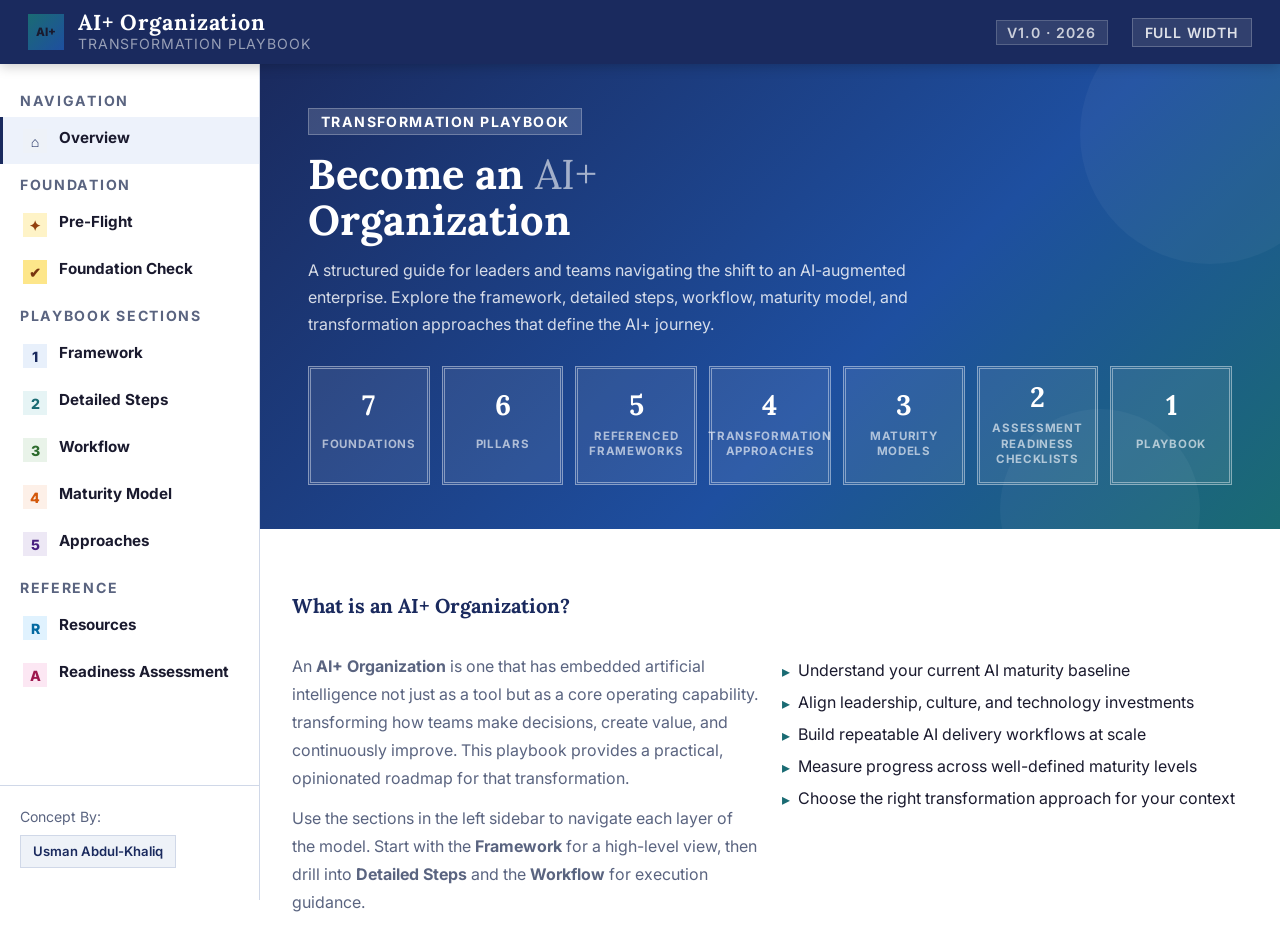
==== index.html @ 4c3d4aff "Initial Commit" ====
<!DOCTYPE html>
<html lang="en">
<head>
<meta charset="UTF-8">
<meta name="viewport" content="width=device-width, initial-scale=1.0">
<title>AI+ Organization – Overview</title>
<link rel="stylesheet" href="shared.css">
<link rel="stylesheet" href="main.css">
</head>
<body class="index-page">

<script src="layout-loader.js"></script>

<div id="aipo-content">

<!-- ── MAIN ───────────────────────────────────────────── -->
<main>

  <!-- HERO -->
  <div class="hero">
    <div class="hero-tag">Transformation Playbook</div>
    <h1>Become an <em>AI+</em><br>Organization</h1>
    <p>
      A structured guide for leaders and teams navigating the shift to an AI-augmented enterprise.
      Explore the framework, detailed steps, workflow, maturity model, and transformation approaches
      that define the AI+ journey.
    </p>
    <div class="hero-stats">
      <div class="stat"><div class="stat-n">7</div><div class="stat-l">Foundations</div></div>
      <div class="stat"><div class="stat-n">6</div><div class="stat-l">Pillars</div></div>
      <div class="stat"><div class="stat-n">5</div><div class="stat-l">Referenced<br>Frameworks</div></div>
      <div class="stat"><div class="stat-n">4</div><div class="stat-l">Transformation<br>Approaches</div></div>
      <div class="stat"><div class="stat-n">3</div><div class="stat-l">Maturity<br>Models</div></div>
      <div class="stat"><div class="stat-n">2</div><div class="stat-l">Assessment Readiness<br>Checklists</div></div>
      <div class="stat"><div class="stat-n">1</div><div class="stat-l">Playbook</div></div>
    </div>
  </div>

  <!-- INTRO BLOCK -->
  <div class="intro-block">
    <h2>What is an AI+ Organization?</h2>
    <div class="intro-col">
      <p>
        An <strong>AI+ Organization</strong> is one that has embedded artificial intelligence not just as a tool
        but as a core operating capability. transforming how teams make decisions, create value, and
        continuously improve. This playbook provides a practical, opinionated roadmap for that transformation.
      </p>
      <p style="margin-top:12px;">
        Use the sections in the left sidebar to navigate each layer of the model. Start with the
        <strong>Framework</strong> for a high-level view, then drill into <strong>Detailed Steps</strong> and
        the <strong>Workflow</strong> for execution guidance.
      </p>
    </div>
    <div class="intro-col">
      <ul>
        <li>Understand your current AI maturity baseline</li>
        <li>Align leadership, culture, and technology investments</li>
        <li>Build repeatable AI delivery workflows at scale</li>
        <li>Measure progress across well-defined maturity levels</li>
        <li>Choose the right transformation approach for your context</li>
      </ul>
    </div>
  </div>

  <!-- SECTION CARDS 
  <div class="section-label">Explore the Playbook</div>
  <div class="cards">

    <a class="card card-pf" href="prerequisites.html">
      <div class="card-top">
        <div class="card-icon">✦</div>
        <div>
          <div class="card-num">Pre-Flight</div>
          <h3>Foundation Prerequisites</h3>
        </div>
      </div>
      <p>The 7 foundation domains your organization must establish before AI can have a transformational effect. Start here.</p>
      <div class="card-arrow">Read prerequisites →</div>
    </a>

    <a class="card card-1" href="framework.html">
      <div class="card-top">
        <div class="card-icon">🧱</div>
        <div>
          <div class="card-num">Section 1</div>
          <h3>AI+ Organization Framework</h3>
        </div>
      </div>
      <p>The foundational model defining the pillars, principles, and structural elements of an AI-native organization.</p>
      <div class="card-arrow">Open section →</div>
    </a>

    <a class="card card-2" href="details.html">
      <div class="card-top">
        <div class="card-icon">📋</div>
        <div>
          <div class="card-num">Section 2</div>
          <h3>Detailed Steps</h3>
        </div>
      </div>
      <p>A granular, actionable breakdown of each step in the AI+ transformation journey, with owners and outcomes.</p>
      <div class="card-arrow">Open section →</div>
    </a>

    <a class="card card-3" href="workflow.html">
      <div class="card-top">
        <div class="card-icon">🔄</div>
        <div>
          <div class="card-num">Section 3</div>
          <h3>Transformation Workflow</h3>
        </div>
      </div>
      <p>End-to-end workflow diagrams illustrating how the transformation moves from strategy through execution to scale.</p>
      <div class="card-arrow">Open section →</div>
    </a>

    <a class="card card-4" href="maturity.html">
      <div class="card-top">
        <div class="card-icon">📊</div>
        <div>
          <div class="card-num">Section 4</div>
          <h3>Maturity Model</h3>
        </div>
      </div>
      <p>Assess your organization across five progressive maturity levels and identify targeted improvement opportunities.</p>
      <div class="card-arrow">Open section →</div>
    </a>

    <a class="card card-5" href="approaches.html">
      <div class="card-top">
        <div class="card-icon">🗺️</div>
        <div>
          <div class="card-num">Section 5</div>
          <h3>Transformation Approaches</h3>
        </div>
      </div>
      <p>Compare top-down, bottom-up, and hybrid transformation strategies to choose the right path for your organization.</p>
      <div class="card-arrow">Open section →</div>
    </a>

  </div>
  -->
</main>

</div>
<script src="spa-nav.js"></script>

</body>
</html>
---- shared.css ----
/* ═══════════════════════════════════════════════════
   AIPO – Shared Styles
   Loaded by every page.
   Contains: fonts · reset · CSS variables · nav shell
   ═══════════════════════════════════════════════════ */
@import url('https://fonts.googleapis.com/css2?family=Inter:wght@300;400;500;600;700;800&family=Lora:ital,wght@0,600;0,700;1,600&display=swap');
*, *::before, *::after { box-sizing: border-box; margin: 0; padding: 0; }
/* ── GLOBAL VARIABLES ──────────────────────────────── */
:root {
  /* Layout */
  --header-h:  64px;
  --sidebar-w: 260px;
  /* Core palette */
  --navy:      #1a2a5e;
  --navy-dark: #121e45;
  --blue-mid:  #1e4fa0;
  --blue:      #1e4fa0;
  --teal:      #1a6b73;
  --green:     #2d6b2d;
  --orange:    #d4580a;
  --purple:    #4a2080;
  --gold:      #0a6648;
  --light-bg:  #f7f9fc;
  --bg:        #eef2f8;
  --border:    #d0d8e8;
  --text:      #1a1a2e;
  --muted:     #5a6480;
  --row-alt:   #f5f8fd;
  /* Domain palette (prerequisites / foundation pages) */
  --d1: #854d0e;  --d1b: #fef3c7;
  --d2: #1e4fa0;  --d2b: #dbeafe;
  --d3: #991b1b;  --d3b: #fee2e2;
  --d4: #1a3060;  --d4b: #e0e7ff;
  --d5: #0f766e;  --d5b: #ccfbf1;
  --d6: #6d28d9;  --d6b: #ede9fe;
  --d7: #065f46;  --d7b: #d1fae5;
}/* ── SHARED NAV SHELL ─────────────────────────────── */
  header.site-header {
    position: fixed; top: 0; left: 0; right: 0;
    height: var(--header-h); background: var(--navy);
    display: flex; align-items: center; gap: 14px;
    padding: 0 28px; z-index: 100;
    box-shadow: 0 2px 12px rgba(0,0,0,.22);
  }
  .sh-icon {
    width: 36px; height: 36px; flex-shrink: 0;
    background: linear-gradient(135deg, var(--teal), #1e4fa0);
    border-radius: 8px; display: flex; align-items: center; justify-content: center;
    font-size: 18px;
  }
  .sh-title {
    font-family: 'Lora', serif;
    font-size: 1.35rem; font-weight: 800; letter-spacing: .04em; color: #fff; line-height: 1;
  }
  .sh-sub {
    font-size: 0.88rem; color: rgba(255,255,255,.55);
    letter-spacing: .06em; text-transform: uppercase; margin-top: 2px;
  }
  .sh-badge {
    margin-left: auto; background: rgba(255,255,255,.1);
    border: 1px solid rgba(255,255,255,.18); color: rgba(255,255,255,.75);
    font-size: 0.88rem; font-weight: 600; letter-spacing: .08em;
    text-transform: uppercase; padding: 3px 10px; border-radius: 20px;
  }
  aside.site-sidebar {
    position: fixed; top: var(--header-h); left: 0; bottom: 0;
    width: var(--sidebar-w); background: #fff;
    border-right: 1px solid var(--border); overflow-y: auto;
    padding: 24px 0 32px; display: flex; flex-direction: column; z-index: 99;
  }
  .sn-label {
    font-size: 0.88rem; font-weight: 700; letter-spacing: .12em;
    text-transform: uppercase; color: #5a6480; padding: 0 20px 8px; margin-top: 4px;
  }
  .sn-item {
    display: flex; align-items: flex-start; gap: 12px; padding: 11px 20px;
    text-decoration: none; color: #1a1a2e; border-left: 3px solid transparent;
    transition: background .15s, border-color .15s;
  }
  .sn-item:hover  { background: #eef2f8; border-left-color: #1e4fa0; }
  .sn-item.active { background: #edf2fb; border-left-color: #1a2a5e; }
  .sn-num {
    width: 24px; height: 24px; border-radius: 6px; display: flex;
    align-items: center; justify-content: center;
    font-size: 0.88rem; font-weight: 800; flex-shrink: 0; margin-top: 1px;
  }
  .sn-text { flex: 1; }
  .sn-text strong { display: block; font-size: 0.88rem; font-weight: 700; line-height: 1.3; }
  .sn-text span   { font-size: 0.88rem; color: #5a6480; line-height: 1.4; }
  .sn-p0 { background: #fef3c7; color: #92400e; }
  .sn-p1 { background: #fde68a; color: #78350f; }
  .sn-c1 { background: #e8f0fb; color: #1a2a5e; }
  .sn-c2 { background: #e6f4f5; color: #1a6b73; }
  .sn-c3 { background: #e9f3e9; color: #2d6b2d; }
  .sn-c4 { background: #fdf0e8; color: #d4580a; }
  .sn-c5 { background: #ede8f5; color: #4a2080; }
  .sn-c6 { background: #e4f7f0; color: #0a6648; }
  .sn-footer {
    margin-top: auto; padding: 20px 20px 0;
    border-top: 1px solid var(--border); font-size: 0.88rem; color: #5a6480; line-height: 1.6;
  }
  .sn-footer a {
    display: inline-block;
    margin-top: 6px;
    padding: 5px 12px;
    font-size: 0.82rem;
    font-weight: 600;
    color: var(--navy);
    text-decoration: none;
    background: #eef2f8;
    border: 1px solid var(--border);
    border-radius: 6px;
    transition: background 0.15s, border-color 0.15s, color 0.15s;
  }
  .sn-footer a:hover {
    background: #e8edf5;
    border-color: var(--blue-mid);
    color: var(--blue-mid);
  }
  .view-toggle-btn {
    display: flex; align-items: center; gap: 6px;
    background: rgba(255,255,255,.1); border: 1px solid rgba(255,255,255,.22);
    color: rgba(255,255,255,.85); font-size: 0.88rem; font-weight: 600;
    letter-spacing: .06em; text-transform: uppercase;
    padding: 5px 12px; border-radius: 20px;
    cursor: pointer; transition: background .15s; white-space: nowrap; margin-left: 10px;
  }
  .view-toggle-btn:hover { background: rgba(255,255,255,.18); border-color: rgba(255,255,255,.4); }

  /* ── VIEW SWITCHER ───────────────────────────────────── */
  .view-switcher {
    display: flex; gap: 4px;
  }
  .view-opt {
    background: none;
    border: 1px solid rgba(255,255,255,.22);
    color: rgba(255,255,255,.75);
    font-size: 0.88rem;
    font-weight: 600;
    padding: 4px 10px;
    border-radius: 4px;
    cursor: pointer;
    transition: all 0.2s;
    text-transform: uppercase;
    letter-spacing: 0.06em;
  }
  .view-opt:hover {
    border-color: rgba(255,255,255,.45);
    color: rgba(255,255,255,.95);
  }
  .view-opt.active {
    background: rgba(255,255,255,.15);
    border-color: rgba(255,255,255,.35);
    color: white;
  }

/* ── LAYOUT VIEWS ──────────────────────────────────── */
body.view-clean { 
  background: white !important; 
  padding-left: var(--sidebar-w) !important;
  padding-right: 0 !important;
  padding-top: var(--header-h) !important;
  padding-bottom: 0 !important;
}
body.view-clean .page { max-width: none !important; margin: 0 !important; }
body.view-clean:not(.prereq-page) *:not(.site-header):not(.site-sidebar):not(header):not(aside) { 
  border-radius: 0 !important; 
}

/* Internal padding for List view elements while keeping containers flush */
/* Excluding checklist.html via :not(.checklist-page) - depends on adding class to body */
body.view-clean:not(.checklist-page):not(.prereq-page) .banner,
body.view-clean:not(.checklist-page):not(.prereq-page) .sec-divider,
body.view-clean:not(.checklist-page):not(.prereq-page) .domain,
body.view-clean:not(.checklist-page):not(.prereq-page) .matrix-wrap,
body.view-clean:not(.checklist-page):not(.prereq-page) .cl-wrap,
body.view-clean:not(.checklist-page):not(.prereq-page) .readiness-bar,
body.view-clean:not(.checklist-page):not(.prereq-page) .why-strip {
  padding-left: 32px !important;
  padding-right: 32px !important;
}

/* Fix for nested horizontal containers like checklist items or matrix headers */
body.view-clean:not(.checklist-page):not(.prereq-page) .matrix-header,
body.view-clean:not(.checklist-page):not(.prereq-page) .dep-legend,
body.view-clean:not(.checklist-page):not(.prereq-page) .cl-section-header,
body.view-clean:not(.checklist-page):not(.prereq-page) .cl-items {
  padding-left: 20px !important;
}

/* ── PRINT BASE ─────────────────────────────────────── */
@media print {
  body { padding: 0; background: white; }
  .site-header, .site-sidebar, .view-toggle-btn, .view-switcher { display: none !important; }
  .page { max-width: none !important; }
}
/* ── FRAMEWORK ALIGNMENT COMPONENTS ───────────────── */
.fw-badges { display: flex; flex-wrap: wrap; gap: 5px; padding: 6px 16px 4px; }
.fw-badge {
  font-size: 0.88rem; font-weight: 700; letter-spacing: .07em; text-transform: uppercase;
  padding: 2px 8px; border-radius: 20px; border: 1.5px solid currentColor;
  white-space: nowrap; display: inline-block;
}
.fw-itil  { color: #1e4fa0; background: #edf2fb; }
.fw-pmbok { color: #1a6b73; background: #e6f3f4; }
.fw-nist  { color: #6d28d9; background: #f0eaf8; }
.fw-cobit { color: #b45309; background: #fef3c7; }
.fw-cmmi  { color: #2d6b2d; background: #e8f4e8; }

.fw-panel { margin: 0 16px 12px; border: 1px solid var(--border); border-radius: 4px; overflow: hidden; }
.fw-panel summary {
  padding: 7px 12px; font-size: 0.88rem; font-weight: 700;
  text-transform: uppercase; letter-spacing: .07em;
  cursor: pointer; background: var(--row-alt); color: var(--navy);
  list-style: none; display: flex; align-items: center; justify-content: space-between;
}
.fw-panel summary::-webkit-details-marker { display: none; }
.fw-panel summary::after { content: "▸"; transition: transform .2s; }
.fw-panel[open] summary::after { transform: rotate(90deg); }
.fw-panel .fw-panel-body {
  padding: 10px 14px; font-size: 0.88rem; color: #333; line-height: 1.55;
  border-top: 1px solid var(--border);
}
.fw-panel .fw-panel-body strong { color: var(--navy); }
.fw-panel .fw-panel-body p { margin-bottom: 6px; }
.fw-panel .fw-panel-body ul { list-style: none; padding: 0; margin-bottom: 6px; }
.fw-panel .fw-panel-body ul li { padding: 2px 0 2px 12px; position: relative; }
.fw-panel .fw-panel-body ul li::before { content: "›"; position: absolute; left: 0; color: #888; }

.fw-cycle { display: flex; margin: 8px 0; border: 1.5px solid var(--border); border-radius: 4px; overflow: hidden; }
.fw-cycle-step {
  flex: 1; padding: 6px 4px; text-align: center;
  font-size: 0.88rem; font-weight: 700; text-transform: uppercase; letter-spacing: .04em;
  border-right: 1px solid var(--border); background: var(--row-alt); color: var(--navy);
}
.fw-cycle-step:last-child { border-right: none; }
---- main.css ----
html {
  height: 100%;
}
body {
  height: 100%;
  font-family: "Inter", sans-serif;
  background: var(--bg);
  color: var(--text);
  /* Offset content from fixed header and sidebar */
  padding-top: var(--header-h);
  padding-left: var(--sidebar-w);
}

/* Temporarily hidden sections — drop class .aipo-section-hidden from markup to show again */
.aipo-section-hidden {
  display: none !important;
}

/* ── HEADER ─────────────────────────────────────────── */
header, .site-header {
  position: fixed;
  top: 0;
  left: 0;
  right: 0;
  height: var(--header-h);
  background: var(--navy);
  display: flex;
  align-items: center;
  gap: 14px;
  padding: 0 28px;
  z-index: 100;
  box-shadow: 0 2px 12px rgba(0, 0, 0, 0.22);
}

.header-icon, .sh-icon {
  width: 36px;
  height: 36px;
  background: linear-gradient(135deg, var(--teal), var(--blue-mid));
  border-radius: 8px;
  display: flex;
  align-items: center;
  justify-content: center;
  font-size: 18px;
  flex-shrink: 0;
}

.header-title, .sh-title {
  font-family: "Lora", serif;
  font-size: 1.35rem;
  font-weight: 800;
  letter-spacing: 0.04em;
  color: #fff;
  line-height: 1;
}

.header-subtitle, .sh-sub {
  font-size: 0.88rem;
  font-weight: 400;
  color: rgba(255, 255, 255, 0.55);
  letter-spacing: 0.06em;
  text-transform: uppercase;
  margin-top: 2px;
}

.header-badge, .sh-badge {
  margin-left: auto;
  background: rgba(255, 255, 255, 0.1);
  border: 1px solid rgba(255, 255, 255, 0.18);
  color: rgba(255, 255, 255, 0.75);
  font-size: 0.88rem;
  font-weight: 600;
  letter-spacing: 0.08em;
  text-transform: uppercase;
  padding: 3px 10px;
  border-radius: 20px;
}

/* ── SIDEBAR ─────────────────────────────────────────── */
aside, .site-sidebar {
  position: fixed;
  top: var(--header-h);
  left: 0;
  bottom: 0;
  width: var(--sidebar-w);
  background: #fff;
  border-right: 1px solid var(--border);
  overflow-y: auto;
  padding: 24px 0 32px;
  display: flex;
  flex-direction: column;
  z-index: 99;
}

.sidebar-section-label, .sn-label {
  font-size: 0.88rem;
  font-weight: 700;
  letter-spacing: 0.12em;
  text-transform: uppercase;
  color: var(--muted);
  padding: 0 20px 8px;
  margin-top: 4px;
}

.nav-item, .sn-item {
  display: flex;
  align-items: flex-start;
  gap: 12px;
  padding: 11px 20px;
  text-decoration: none;
  color: var(--text);
  border-left: 3px solid transparent;
  transition:
    background 0.15s,
    border-color 0.15s;
  cursor: pointer;
}

.nav-item:hover, .sn-item:hover {
  background: var(--bg);
  border-left-color: var(--blue-mid);
}

.nav-item.active, .sn-item.active {
  background: #edf2fb;
  border-left-color: var(--navy);
}

.nav-num, .sn-num {
  width: 24px;
  height: 24px;
  border-radius: 6px;
  display: flex;
  align-items: center;
  justify-content: center;
  font-size: 0.88rem;
  font-weight: 800;
  flex-shrink: 0;
  margin-top: 1px;
}

.nav-text, .sn-text {
  flex: 1;
}
.nav-text strong, .sn-text strong {
  display: block;
  font-size: 0.95rem;
  font-weight: 700;
  line-height: 1.3;
}
.nav-text span, .sn-text span {
  font-size: 0.88rem;
  color: var(--muted);
  line-height: 1.4;
}

aside .nav-text > span,
aside .sn-text > span {
  display: none;
}

/* per-item accent colours */
.c1 {
  background: #e8f0fb;
  color: var(--navy);
}
.c2 {
  background: #e6f4f5;
  color: var(--teal);
}
.c3 {
  background: #e9f3e9;
  color: var(--green);
}
.c4 {
  background: #fdf0e8;
  color: var(--orange);
}
.c5 {
  background: #ede8f5;
  color: var(--purple);
}

.sidebar-footer {
  margin-top: auto;
  padding: 20px 20px 0;
  border-top: 1px solid var(--border);
  font-size: 0.7rem;
  color: var(--muted);
  line-height: 1.6;
}

/* ── MAIN ─────────────────────────────────────────────── */
main, .page {
  margin: 0 auto;
  min-height: calc(100vh - var(--header-h));
}

/* ── HERO ─────────────────────────────────────────────── */
.hero {
  background: linear-gradient(
    135deg,
    var(--navy) 0%,
    var(--blue-mid) 60%,
    var(--teal) 100%
  );
  border-radius: 12px;
  padding: 44px 48px;
  color: #fff;
  position: relative;
  overflow: hidden;
  margin-bottom: 36px;
}

.hero::before {
  content: "";
  position: absolute;
  top: -60px;
  right: -60px;
  width: 260px;
  height: 260px;
  border-radius: 50%;
  background: rgba(255, 255, 255, 0.04);
}
.hero::after {
  content: "";
  position: absolute;
  bottom: -80px;
  right: 80px;
  width: 200px;
  height: 200px;
  border-radius: 50%;
  background: rgba(255, 255, 255, 0.04);
}

.hero-tag {
  display: inline-block;
  background: rgba(255, 255, 255, 0.15);
  border: 1px solid rgba(255, 255, 255, 0.25);
  font-size: 0.88rem;
  font-weight: 700;
  letter-spacing: 0.1em;
  text-transform: uppercase;
  padding: 4px 12px;
  border-radius: 20px;
  margin-bottom: 16px;
}

.hero h1 {
  font-family: "Lora", serif;
  font-size: 2.6rem;
  font-weight: 800;
  line-height: 1.1;
  margin-bottom: 14px;
}

.hero h1 em {
  font-style: normal;
  color: rgba(255, 255, 255, 0.6);
  font-weight: 300;
}

.hero p {
  font-size: 0.97rem;
  line-height: 1.7;
  color: rgba(255, 255, 255, 0.82);
  max-width: 640px;
  margin-bottom: 28px;
}

.hero-stats {
  display: grid;
  grid-template-columns: repeat(7, minmax(0, 1fr));
  gap: 12px;
  width: 100%;
  max-width: 1120px;
  align-items: stretch;
}

.hero .stat {
  box-sizing: border-box;
  min-height: 118px;
  height: 100%;
  display: flex;
  flex-direction: column;
  align-items: center;
  justify-content: center;
  padding: 14px 10px;
  text-align: center;
  background: rgba(255, 255, 255, 0.08);
  border: 3px double rgba(255, 255, 255, 0.42);
  border-radius: 8px;
}

.hero .stat-n {
  font-family: "Lora", serif;
  font-size: 1.75rem;
  font-weight: 800;
  line-height: 1;
  flex-shrink: 0;
}

.hero .stat-l {
  font-size: 0.72rem;
  font-weight: 700;
  color: rgba(255, 255, 255, 0.62);
  text-transform: uppercase;
  letter-spacing: 0.06em;
  margin-top: 10px;
  line-height: 1.35;
  max-width: 100%;
  min-height: 2.7em;
  display: flex;
  flex-direction: column;
  align-items: center;
  justify-content: center;
  text-wrap: balance;
}

@media (max-width: 1040px) {
  .hero-stats {
    grid-template-columns: repeat(4, minmax(0, 1fr));
  }
}

@media (max-width: 620px) {
  .hero-stats {
    grid-template-columns: repeat(2, minmax(0, 1fr));
  }
}

/* ── CARDS GRID ─────────────────────────────────────── */
.section-label {
  font-size: 0.88rem;
  font-weight: 700;
  letter-spacing: 0.12em;
  text-transform: uppercase;
  color: var(--muted);
  margin-bottom: 16px;
}

.cards {
  display: grid;
  grid-template-columns: repeat(auto-fill, minmax(290px, 1fr));
  gap: 18px;
  margin-bottom: 40px;
}

.card {
  background: #fff;
  border: 1px solid var(--border);
  border-radius: 10px;
  padding: 24px;
  text-decoration: none;
  color: var(--text);
  display: flex;
  flex-direction: column;
  gap: 10px;
  transition:
    transform 0.15s,
    box-shadow 0.15s,
    border-color 0.15s;
  position: relative;
  overflow: hidden;
}

.card::before {
  content: "";
  position: absolute;
  top: 0;
  left: 0;
  right: 0;
  height: 3px;
}

.card:hover {
  box-shadow: 0 8px 28px rgba(26, 42, 94, 0.12);
  border-color: transparent;
}

.card-top {
  display: flex;
  align-items: center;
  gap: 12px;
}

.card-icon {
  width: 40px;
  height: 40px;
  border-radius: 9px;
  display: flex;
  align-items: center;
  justify-content: center;
  font-size: 18px;
  flex-shrink: 0;
}

.card-num {
  font-size: 0.88rem;
  font-weight: 700;
  letter-spacing: 0.1em;
  text-transform: uppercase;
}

.card h3 {
  font-size: 0.95rem;
  font-weight: 700;
  line-height: 1.3;
}

.card p {
  font-size: 0.88rem;
  color: var(--muted);
  line-height: 1.6;
  flex: 1;
}

.card-arrow {
  align-self: flex-end;
  font-size: 0.8rem;
  font-weight: 700;
  display: flex;
  align-items: center;
  gap: 4px;
  margin-top: 4px;
}

/* accent per card */
.card-1::before {
  background: var(--navy);
}
.card-1 .card-icon {
  background: #e8f0fb;
}
.card-1 .card-num {
  color: var(--navy);
}
.card-1 .card-arrow {
  color: var(--navy);
}

.card-2::before {
  background: var(--teal);
}
.card-2 .card-icon {
  background: #e6f4f5;
}
.card-2 .card-num {
  color: var(--teal);
}
.card-2 .card-arrow {
  color: var(--teal);
}

.card-3::before {
  background: var(--green);
}
.card-3 .card-icon {
  background: #e9f3e9;
}
.card-3 .card-num {
  color: var(--green);
}
.card-3 .card-arrow {
  color: var(--green);
}

.card-4::before {
  background: var(--orange);
}
.card-4 .card-icon {
  background: #fdf0e8;
}
.card-4 .card-num {
  color: var(--orange);
}
.card-4 .card-arrow {
  color: var(--orange);
}

.card-5::before {
  background: var(--purple);
}
.card-5 .card-icon {
  background: #ede8f5;
}
.card-5 .card-num {
  color: var(--purple);
}
.card-5 .card-arrow {
  color: var(--purple);
}

.card-6::before {
  background: #0a6648;
}
.card-6 .card-icon {
  background: #e4f7f0;
}
.card-6 .card-num {
  color: #0a6648;
}
.card-6 .card-arrow {
  color: #0a6648;
}

.card-res::before {
  background: #1e4fa0;
}
.card-res .card-icon {
  background: #e8f0fb;
}
.card-res .card-num {
  color: #1e4fa0;
}
.card-res .card-arrow {
  color: #1e4fa0;
}

.card-pf::before {
  background: #92400e;
}
.card-pf .card-icon {
  background: #fef3c7;
}
.card-pf .card-num {
  color: #92400e;
}
.card-pf .card-arrow {
  color: #92400e;
}

/* ── INTRO BLOCK ─────────────────────────────────────── */
.intro-block {
  background: #fff;
  border: none;
  border-radius: 10px;
  padding: 28px 32px;
  margin-bottom: 36px;
  display: grid;
  grid-template-columns: 1fr 1fr;
  gap: 24px;
}

.intro-block h2 {
  font-family: "Lora", serif;
  font-size: 1.25rem;
  font-weight: 800;
  color: var(--navy);
  margin-bottom: 10px;
  grid-column: 1 / -1;
}

.intro-col p {
  font-size: 0.88rem;
  color: var(--muted);
  line-height: 1.75;
}

body.index-page main p {
  font-size: 1rem;
}

body.index-page main .intro-col ul li {
  font-size: 1rem;
}

.intro-col ul {
  list-style: none;
  display: flex;
  flex-direction: column;
  gap: 7px;
  margin-top: 6px;
}

.intro-col ul li {
  font-size: 0.88rem;
  color: var(--text);
  display: flex;
  align-items: flex-start;
  gap: 8px;
  line-height: 1.5;
}

.intro-col ul li::before {
  content: "▸";
  color: var(--teal);
  flex-shrink: 0;
  margin-top: 1px;
}

/* ── VIEW TOGGLE ──────────────────────────────────────── */
.view-toggle-btn {
  display: flex;
  align-items: center;
  gap: 6px;
  background: rgba(255, 255, 255, 0.1);
  border: 1px solid rgba(255, 255, 255, 0.22);
  color: rgba(255, 255, 255, 0.85);
  font-family: "Inter", sans-serif;
  font-size: 0.88rem;
  font-weight: 600;
  letter-spacing: 0.06em;
  text-transform: uppercase;
  padding: 5px 12px;
  border-radius: 20px;
  cursor: pointer;
  transition:
    background 0.15s,
    border-color 0.15s;
  white-space: nowrap;
  margin-left: 10px;
}
.view-toggle-btn:hover {
  background: rgba(255, 255, 255, 0.18);
  border-color: rgba(255, 255, 255, 0.4);
}
.view-toggle-btn svg {
  flex-shrink: 0;
}

/* boxed (default): shell padding matches index — one inset for #aipo-content */
body.view-boxed #aipo-content {
  max-width: 1400px;
  margin: 0 auto;
  padding: 40px 44px 60px;
  box-sizing: border-box;
}
body.view-boxed #aipo-content > main,
body.view-boxed #aipo-content > .page {
  max-width: none;
  margin-left: 0;
  margin-right: 0;
  padding: 0;
}

/* full width: same shell inset as boxed, content stretches horizontally */
body.view-full #aipo-content {
  max-width: none;
  margin: 0 auto;
  padding: 40px 44px 60px;
  box-sizing: border-box;
}
body.view-full #aipo-content > main,
body.view-full #aipo-content > .page {
  max-width: none;
  margin-left: 0;
  margin-right: 0;
  padding: 0;
}

/* clean / list view – no padding, edge-to-edge */
body.view-clean main, body.view-clean .page {
  max-width: none;
  padding: 0;
}

@media (max-width: 760px) {
  .intro-block {
    grid-template-columns: 1fr;
  }
  body {
    padding-top: var(--header-h);
    padding-left: 0;
  }
  aside, .site-sidebar {
    transform: translateX(-100%);
  }
  .cards {
    grid-template-columns: 1fr;
  }
}

body {
  font-family: "Inter", sans-serif;
  background: #eef2f8;
  color: #1a1a2e;
}

.page {
  max-width: 1300px;
  margin: 0 auto;
  background: white;
  border-radius: 6px;
  overflow: hidden;
  box-shadow: 0 4px 24px rgba(0, 0, 0, 0.12);
  transition: max-width 0.25s ease;
}
body.view-full .page {
  max-width: none;
}

.page-header {
  background: var(--navy);
  color: white;
  text-align: center;
  padding: 18px 32px 12px;
  border-bottom: 2px solid rgba(255, 255, 255, 0.3);
}
.page-header h1 {
  font-family: "Lora", serif;
  font-size: 2rem;
  font-weight: 800;
  letter-spacing: 0.04em;
}
.page-header p {
  font-size: 0.88rem;
  opacity: 0.85;
  margin-top: 4px;
  font-weight: 600;
  letter-spacing: 0.06em;
  text-transform: uppercase;
}

.approach-grid {
  display: grid;
  grid-template-columns: 120px repeat(4, minmax(0, 1fr));
  border-bottom: 2px solid var(--border);
}

.approach-cell {
  border-right: 1px solid var(--border);
  border-bottom: 1px solid var(--border);
}
.approach-grid .approach-cell:nth-child(5n) {
  border-right: none;
}
.approach-grid .approach-cell:nth-last-child(-n + 5) {
  border-bottom: none;
}

.approach-head {
  padding: 12px 10px;
  color: white;
  font-family: "Lora", serif;
  font-size: 1.05rem;
  font-weight: 800;
  letter-spacing: 0.04em;
  text-align: center;
  display: flex;
  align-items: center;
  justify-content: center;
  gap: 8px;
  white-space: nowrap;
}

.label-head {
  background: #f7f9fc;
}

.approach-head.a1 {
  background: var(--navy);
}
.approach-head.a2 {
  background: var(--teal);
}
.approach-head.a3 {
  background: var(--purple);
}
.approach-head.a4 {
  background: #1e6b5f;
}

.row-label {
  padding: 10px 8px;
  font-size: 0.88rem;
  font-weight: 800;
  text-transform: uppercase;
  letter-spacing: 0.05em;
  display: flex;
  align-items: center;
  justify-content: center;
  background: #f7f9fc;
  line-height: 1.3;
  color: var(--navy);
  text-align: center;
}

.row-val {
  padding: 10px 12px;
  font-size: 0.88rem;
  color: #333;
  line-height: 1.45;
}

/* Bottom section */
.bottom-section {
  display: grid;
  grid-template-columns: 1fr 1fr;
  border-top: 2px solid var(--navy);
}

.bottom-block {
  padding: 14px 18px;
  border-right: 1px solid var(--border);
}
.bottom-block:last-child {
  border-right: none;
}

.bottom-title {
  background: var(--navy);
  color: white;
  font-family: "Lora", serif;
  font-size: 0.88rem;
  font-weight: 800;
  letter-spacing: 0.05em;
  padding: 6px 12px;
  border-radius: 2px;
  display: inline-block;
  margin-bottom: 12px;
}

.flow-items {
  display: flex;
  align-items: flex-start;
  gap: 0;
}

.flow-item {
  flex: 1;
}
.flow-name {
  font-size: 0.88rem;
  font-weight: 800;
  text-transform: uppercase;
  letter-spacing: 0.04em;
}
.flow-name.pragma {
  color: var(--purple);
}
.flow-name.hier {
  color: var(--teal);
}
.flow-name.frame {
  color: var(--navy);
}
.flow-name.govern {
  color: #1e6b5f;
}

.flow-desc {
  font-size: 0.88rem;
  color: #555;
  margin-top: 3px;
  line-height: 1.35;
}

.flow-arrow {
  font-size: 1.5rem;
  color: var(--teal);
  font-weight: 700;
  padding: 0 10px;
  align-self: center;
  flex-shrink: 0;
}

.key-perspective {
  font-size: 0.88rem;
  font-weight: 700;
  color: var(--navy);
  margin-bottom: 6px;
  line-height: 1.3;
}
.key-sub {
  font-size: 0.88rem;
  color: #444;
  line-height: 1.45;
}

.rule-bar {
  background: var(--navy);
  color: white;
  padding: 11px 20px;
  font-size: 0.88rem;
  text-align: center;
  line-height: 1.4;
}
.rule-bar strong {
  font-weight: 800;
}
.rule-bar .hi-t {
  color: #5dd6e0;
}
.rule-bar .hi-d {
  color: #a0c8ff;
}
.rule-bar .hi-s {
  color: #c0a8ff;
}
.rule-bar .hi-g {
  color: #8be3b6;
}

body {
  font-family: "Inter", sans-serif;
  background: var(--bg);
  color: #1a1a2e;
}

.page {
  max-width: 1060px;
  margin: 0 auto;
  transition:
    max-width 0.25s ease,
    padding 0.25s ease;
}

body.view-boxed {
  --page-max: 1060px;
}
body.view-boxed .page {
  max-width: var(--page-max);
}

/* ── VIEW: CLEAN / LIST ──────────────────────────────── */
body.view-clean .banner {
  border-radius: 0;
  padding: 20px 32px;
}
body.view-clean .cl-wrap,
body.view-clean .matrix-wrap {
  border-radius: 0;
  border-left: none;
  border-right: none;
}
/* Use a sufficiently large fixed width to ensure consistency across all rows */
body.view-clean .cl-section {
  grid-template-columns: 280px 1fr;
}
body.view-clean .cl-section-header {
  padding: 12px 20px;
  white-space: nowrap;
}
body.view-clean .cl-s-num {
  font-size: 1.2rem;
}
body.view-clean .cl-items {
  padding: 8px 16px;
}

/* ── BANNER ──────────────────────────────────────────── */
.banner {
  background: linear-gradient(135deg, #111827 0%, #1e2d5a 60%, #2d3060 100%);
  border-radius: 10px 10px 0 0;
  padding: 34px 38px 30px;
  color: white;
  border-bottom: 3px solid #f59e0b;
  position: relative;
  overflow: hidden;
}
.banner::before {
  content: "";
  position: absolute;
  top: 0;
  right: 0;
  width: 340px;
  height: 100%;
  background: repeating-linear-gradient(
    45deg,
    transparent,
    transparent 12px,
    rgba(245, 158, 11, 0.05) 12px,
    rgba(245, 158, 11, 0.05) 24px
  );
  pointer-events: none;
}
.banner-eyebrow {
  font-size: 0.95rem;
  font-weight: 800;
  letter-spacing: 0.18em;
  text-transform: uppercase;
  color: #f59e0b;
  display: flex;
  align-items: center;
  gap: 10px;
  margin-bottom: 12px;
}
.banner-eyebrow::before {
  content: "";
  display: inline-block;
  width: 28px;
  height: 2px;
  background: #f59e0b;
  flex-shrink: 0;
}
.banner-title {
  font-family: "Lora", serif;
  font-size: 2.2rem;
  font-weight: 700;
  line-height: 1.15;
  margin-bottom: 16px;
}
.banner-title em {
  font-style: italic;
  color: #fcd34d;
}
.banner-desc {
  font-size: 0.88rem;
  line-height: 1.7;
  opacity: 0.9;
  max-width: 700px;
}
.banner-tags {
  display: flex;
  gap: 8px;
  flex-wrap: wrap;
  margin-top: 20px;
}
.btag {
  background: rgba(245, 158, 11, 0.15);
  border: 1px solid rgba(245, 158, 11, 0.35);
  color: #fcd34d;
  font-size: 0.88rem;
  font-weight: 700;
  padding: 3px 12px;
  border-radius: 20px;
  letter-spacing: 0.04em;
}

/* ── SECTION DIVIDER ─────────────────────────────────── */
.sec-divider {
  background: #f4f6fb;
  border: 1px solid var(--border);
  border-top: none;
  padding: 11px 22px;
  display: flex;
  align-items: center;
  gap: 12px;
}
.sec-divider-lbl {
  font-size: 0.88rem;
  font-weight: 800;
  letter-spacing: 0.14em;
  text-transform: uppercase;
  color: #8899bb;
}
.sec-divider-title {
  font-family: "Lora", serif;
  font-size: 0.98rem;
  font-weight: 700;
  color: var(--navy);
}
.sec-divider-sep {
  flex: 1;
  height: 1px;
  background: var(--border);
}
.sec-divider-count {
  font-size: 0.88rem;
  font-weight: 700;
  color: #8899bb;
  background: #e8edf5;
  border-radius: 20px;
  padding: 2px 9px;
}

/* ── DEPENDENCY MATRIX ───────────────────────────────── */
.matrix-wrap {
  background: white;
  border: 1px solid var(--border);
  border-top: none;
  overflow-x: auto;
}
.matrix-header {
  background: var(--navy);
  color: white;
  padding: 11px 20px;
  font-size: 0.88rem;
  font-weight: 800;
  text-transform: uppercase;
  letter-spacing: 0.08em;
  display: flex;
  align-items: center;
  gap: 12px;
}
.matrix-header span {
  opacity: 0.6;
  font-weight: 400;
  text-transform: none;
  letter-spacing: 0;
  font-size: 0.88rem;
}
.dep-table {
  width: 100%;
  border-collapse: collapse;
  min-width: 700px;
}
.dep-table th {
  background: #f4f6fb;
  font-size: 0.88rem;
  font-weight: 800;
  text-transform: uppercase;
  letter-spacing: 0.07em;
  color: #5a6480;
  padding: 9px 12px;
  border-bottom: 1px solid var(--border);
  text-align: center;
  white-space: nowrap;
}
.dep-table th:first-child {
  text-align: left;
  min-width: 160px;
}
.dep-table td {
  padding: 9px 12px;
  font-size: 0.95rem;
  color: #333;
  border-bottom: 1px solid #f0f3f8;
  vertical-align: middle;
  text-align: center;
}
.dep-table td:first-child {
  text-align: left;
  font-weight: 600;
  white-space: nowrap;
  font-size: 0.95rem;
}
.dep-table tr:last-child td {
  border-bottom: none;
}
.dot {
  display: inline-block;
  width: 12px;
  height: 12px;
  border-radius: 50%;
  vertical-align: middle;
}
.dot-crit {
  background: #ef4444;
}
.dot-high {
  background: #f59e0b;
}
.dot-mod {
  background: #60a5fa;
}
.dot-low {
  background: #d1d5db;
}
.dep-legend {
  display: flex;
  gap: 18px;
  padding: 9px 16px;
  font-size: 0.88rem;
  color: #5a6480;
  background: #f9fbfd;
  border-top: 1px solid var(--border);
  flex-wrap: wrap;
}
.dep-legend span {
  display: flex;
  align-items: center;
  gap: 6px;
  font-weight: 600;
}

/* ── READINESS CHECKLIST ─────────────────────────────── */
.cl-wrap {
  background: white;
  border: 1px solid var(--border);
  border-top: none;
  border-radius: 0 0 10px 10px;
  overflow: hidden;
}
.cl-bar-wrap {
  height: 5px;
  background: #e8edf5;
  border-bottom: 1px solid var(--border);
}
.cl-bar {
  height: 100%;
  background: linear-gradient(90deg, #1e4fa0, #1a6b73);
  width: 0;
  transition: width 0.35s ease;
}
.cl-section {
  border-bottom: 1px solid var(--border);
  display: grid;
  grid-template-columns: 180px 1fr;
}
.cl-section:last-child {
  border-bottom: none;
}
.cl-section-header {
  padding: 16px 14px 16px 20px;
  color: white;
  display: flex;
  flex-direction: column;
  justify-content: flex-start;
  gap: 4px;
}
.cl-d1 .cl-section-header {
  background: var(--d1);
}
.cl-d2 .cl-section-header {
  background: var(--d2);
}
.cl-d3 .cl-section-header {
  background: var(--d3);
}
.cl-d4 .cl-section-header {
  background: var(--d4);
}
.cl-d5 .cl-section-header {
  background: var(--d5);
}
.cl-d6 .cl-section-header {
  background: var(--d6);
}
.cl-d7 .cl-section-header {
  background: var(--d7);
}
.cl-s-num {
  font-family: "Lora", serif;
  font-size: 1.6rem;
  font-weight: 800;
  opacity: 0.4;
  line-height: 1;
}
.cl-s-name {
  font-size: 1.2rem;
  font-weight: 700;
  line-height: 1.3;
}
.cl-s-sub {
  font-size: 0.8rem;
  opacity: 0.8;
  line-height: 1.4;
  margin-top: 2px;
}
.cl-items {
  border-left: 1px solid var(--border);
  padding: 12px 20px;
  display: flex;
  flex-direction: column;
  gap: 4px;
}
.cl-item {
  display: flex;
  align-items: flex-start;
  gap: 9px;
  font-size: 0.88rem;
  color: #2d3748;
  line-height: 1.5;
  cursor: pointer;
  padding: 5px 8px;
  border-radius: 5px;
  transition: background 0.12s;
  user-select: none;
}
.cl-item:hover {
  background: #f4f6fb;
}
.cl-item input[type="checkbox"] {
  margin-top: 2px;
  flex-shrink: 0;
  accent-color: var(--navy);
  width: 13px;
  height: 13px;
  cursor: pointer;
}
.cl-item.cl-done {
  color: var(--navy);
  font-weight: 700;
}

/* ── EVIDENCE TRIGGER BUTTON ─────────────────────────── */
.ev-trigger {
  flex-shrink: 0;
  margin-left: auto;
  background: none;
  border: 1px solid transparent;
  border-radius: 4px;
  cursor: pointer;
  padding: 2px 6px;
  color: #aabbd4;
  font-size: 0.88rem;
  display: none;
  align-items: center;
  gap: 3px;
  transition: all 0.12s;
  font-family: "Inter", sans-serif;
  line-height: 1;
}
.cl-item:hover .ev-trigger,
.ev-trigger.has-ev {
  display: flex;
}
.ev-trigger.has-ev {
  color: #1e4fa0;
  border-color: #c5d3ee;
  background: #eef2fb;
}
.ev-trigger .ev-ct {
  font-size: 0.6rem;
  font-weight: 800;
}

/* ── EVIDENCE OVERLAY ────────────────────────────────── */
.ep-overlay {
  position: fixed;
  inset: 0;
  background: rgba(15, 20, 50, 0.42);
  z-index: 300;
  opacity: 0;
  pointer-events: none;
  transition: opacity 0.22s;
}
.ep-overlay.ep-open {
  opacity: 1;
  pointer-events: all;
}

/* ── EVIDENCE PANEL ──────────────────────────────────── */
.ep-panel {
  position: fixed;
  top: 0;
  right: 0;
  bottom: 0;
  width: min(680px, 94vw);
  background: white;
  z-index: 301;
  display: flex;
  flex-direction: column;
  box-shadow: -6px 0 32px rgba(0, 0, 0, 0.16);
  transform: translateX(100%);
  transition: transform 0.28s cubic-bezier(0.2, 0.8, 0.3, 1);
}
.ep-panel.ep-open {
  transform: translateX(0);
}
.ep-head {
  padding: 18px 20px 15px;
  background: #1a2a5e;
  color: white;
  flex-shrink: 0;
  display: flex;
  gap: 14px;
  align-items: flex-start;
}
.ep-head-inner {
  flex: 1;
  min-width: 0;
}
.ep-eyebrow {
  font-size: 0.88rem;
  font-weight: 800;
  letter-spacing: 0.14em;
  text-transform: uppercase;
  opacity: 0.55;
  margin-bottom: 6px;
}
.ep-htitle {
  font-size: 0.95rem;
  font-weight: 600;
  line-height: 1.45;
}
.ep-hclose {
  width: 30px;
  height: 30px;
  flex-shrink: 0;
  background: rgba(255, 255, 255, 0.1);
  border: none;
  color: white;
  cursor: pointer;
  border-radius: 6px;
  display: flex;
  align-items: center;
  justify-content: center;
  font-size: 1.1rem;
  transition: background 0.15s;
}
.ep-hclose:hover {
  background: rgba(255, 255, 255, 0.22);
}
.ep-body {
  flex: 1;
  overflow-y: auto;
  padding: 16px 18px 8px;
}
.ep-entries {
  display: flex;
  flex-direction: column;
  gap: 10px;
  margin-bottom: 10px;
}
.ep-empty {
  text-align: center;
  padding: 36px 16px 24px;
}
.ep-empty-icon {
  font-size: 2rem;
  margin-bottom: 10px;
  opacity: 0.35;
}
.ep-empty-title {
  font-size: 0.95rem;
  font-weight: 700;
  color: #5a6480;
  margin-bottom: 5px;
}
.ep-empty-sub {
  font-size: 0.88rem;
  color: #8899bb;
  line-height: 1.55;
}
.ep-card {
  border: 1px solid #d8e2f0;
  border-radius: 8px;
  overflow: hidden;
}
.ep-card-head {
  display: flex;
  align-items: center;
  padding: 7px 12px;
  background: #f4f6fb;
  border-bottom: 1px solid #e8edf5;
}
.ep-card-lbl {
  font-size: 0.88rem;
  font-weight: 800;
  text-transform: uppercase;
  letter-spacing: 0.1em;
  color: #8899bb;
  flex: 1;
}
.ep-card-del {
  background: none;
  border: none;
  cursor: pointer;
  color: #c0c8d8;
  font-size: 0.88rem;
  padding: 2px 7px;
  border-radius: 4px;
  transition:
    color 0.12s,
    background 0.12s;
  font-family: "Inter", sans-serif;
  font-weight: 600;
}
.ep-card-del:hover {
  color: #b91c1c;
  background: #fee2e2;
}
.ep-card-fields {
  padding: 10px 12px;
  display: grid;
  grid-template-columns: 1fr 1fr;
  gap: 7px 10px;
}
.epf.epf-full {
  grid-column: 1 / -1;
}
.epf > label {
  display: block;
  font-size: 0.88rem;
  font-weight: 700;
  text-transform: uppercase;
  letter-spacing: 0.09em;
  color: #8899bb;
  margin-bottom: 3px;
}
.epf input,
.epf select,
.epf textarea {
  width: 100%;
  padding: 6px 9px;
  border: 1px solid #d8e2f0;
  border-radius: 5px;
  font-family: "Inter", sans-serif;
  font-size: 0.95rem;
  color: #1a1a2e;
  background: #fafbfc;
  transition: border-color 0.15s;
}
.epf input:focus,
.epf select:focus,
.epf textarea:focus {
  outline: none;
  border-color: #1e4fa0;
  background: white;
}
.epf textarea {
  min-height: 54px;
  resize: vertical;
  line-height: 1.45;
}
.ep-add {
  width: 100%;
  padding: 10px 14px;
  border: 2px dashed #c5d3ee;
  border-radius: 8px;
  background: none;
  cursor: pointer;
  color: #8899bb;
  font-family: "Inter", sans-serif;
  font-size: 0.95rem;
  font-weight: 600;
  transition: all 0.15s;
  margin-top: 2px;
}
.ep-add:hover {
  background: #f0f4fb;
  border-color: #1e4fa0;
  color: #1e4fa0;
}
.ep-foot {
  padding: 10px 18px;
  background: #f8fafd;
  border-top: 1px solid #e8edf5;
  font-size: 0.88rem;
  color: #8899bb;
  flex-shrink: 0;
  line-height: 1.5;
}

/* ── PRINT ───────────────────────────────────────────── */
@media print {
  body {
    padding: 0;
    background: white;
  }
  .site-header,
  .site-sidebar,
  .view-toggle-btn {
    display: none !important;
  }
  .page {
    max-width: none !important;
  }
  .ev-trigger,
  .ep-overlay,
  .ep-panel {
    display: none !important;
  }
}

body {
  font-family: "Inter", sans-serif;
  background: var(--bg);
  color: #1a1a2e;
}

/* ── PAGE CONTAINER ─────────────────────────────────── */
.page {
  max-width: 1180px;
  margin: 0 auto;
  display: grid;
  grid-template-columns: 1fr 236px;
  gap: 20px;
  align-items: start;
  transition: max-width 0.25s ease;
}
body.view-boxed .page {
  max-width: 1180px;
}
body.view-full .page {
  max-width: none;
}

/* Prerequisites page: domains stack vertically, no side panel */
body.prereq-page .page {
  display: block;
  max-width: 1060px;
  padding: 0;
}
body.prereq-page.view-full .page,
body.prereq-page.view-clean .page {
  max-width: none;
}

/* Domain cards: label as full-width top header, body below */
body.prereq-page .domain {
  display: flex;
  flex-direction: column;
}
body.prereq-page .d-label {
  display: flex;
  flex-direction: row;
  align-items: center;
  gap: 20px;
  padding: 14px 22px;
}
body.prereq-page .d-label .d-pre {
  font-size: 0.88rem;
  opacity: 0.65;
  flex-shrink: 0;
  white-space: nowrap;
}
body.prereq-page .d-label .d-name {
  font-size: 1rem;
  flex-shrink: 0;
}
body.prereq-page .d-label .d-sub {
  font-size: 0.88rem;
  opacity: 0.75;
  margin-top: 0;
  border-left: 1px solid rgba(255,255,255,0.3);
  padding-left: 16px;
}
body.prereq-page .d-body {
  border-left: none;
  border-top: 1px solid var(--border);
}

/* Checklist page: sections stack vertically, no side panel */
body.checklist-page .page {
  display: block;
  max-width: 1060px;
  padding: 0;
}
body.checklist-page.view-full .page,
body.checklist-page.view-clean .page {
  max-width: none;
}

/* Framework page: sections stack vertically */
body.framework-page .page {
  display: block;
  padding: 0;
}
body.framework-page.view-boxed .page {
  max-width: 1200px;
}
body.framework-page.view-full .page,
body.framework-page.view-clean .page {
  max-width: none;
}
body.framework-page .page-title {
  background: white;
  color: var(--navy);
  border-bottom: 2px solid var(--navy);
}
body.framework-page .section-label {
  margin-bottom: 0;
}

/* Details page: cards in two columns — zero horizontal gutter between cards */
body.details-page .page {
  display: grid;
  grid-template-columns: 1fr 1fr;
  column-gap: 0;
  row-gap: 20px;
  max-width: 1180px;
  padding-top: 0;
}
body.details-page.view-full .page {
  max-width: none;
  padding-top: 0;
}
body.details-page .page-header {
  background: white;
  color: var(--navy);
  border-bottom: 2px solid var(--navy);
}
body.details-page .page-header p {
  color: var(--navy);
}

/* Workflow page */
body.workflow-page .page {
  display: block;
  max-width: 1300px;
  padding-top: 0;
}
body.workflow-page.view-full .page,
body.workflow-page.view-boxed .page,
body.workflow-page.view-clean .page {
  max-width: none;
  padding-top: 0;
}
body.workflow-page .page-header {
  background: white;
  color: var(--navy);
  border-bottom: 2px solid var(--navy);
}
body.workflow-page .page-header p {
  color: var(--navy);
}

body.workflow-page .fw-badges {
  display: none !important;
}

/* Approaches page */
body.approaches-page .page {
  display: block;
  max-width: none;
  padding-top: 0;
}
body.approaches-page.view-boxed .page {
  max-width: 1300px;
  padding-top: 0;
}
body.approaches-page .page-header {
  background: white;
  color: var(--navy);
  border-bottom: 2px solid var(--navy);
}
body.approaches-page .page-header p {
  color: var(--navy);
}

/* Maturity page */
body.maturity-page .page {
  display: block;
  max-width: none;
  padding-top: 0;
}
body.maturity-page.view-boxed .page,
body.maturity-page.view-full .page,
body.maturity-page.view-clean .page {
  max-width: none;
  padding-top: 0;
}
body.maturity-page .page-header {
  background: white;
  color: var(--navy);
  border-bottom: 2px solid var(--navy);
}
body.maturity-page .page-header p {
  color: var(--navy);
}

/* Add horizontal padding inside the content blocks on prereq + checklist pages */
body.prereq-page .sec-divider,
body.prereq-page .readiness-bar,
body.prereq-page .why-strip,
body.checklist-page .sec-divider,
body.checklist-page .readiness-bar {
  padding-left: 28px;
  padding-right: 28px;
}
body.prereq-page .matrix-wrap,
body.prereq-page .cl-wrap,
body.checklist-page .matrix-wrap,
body.checklist-page .cl-wrap {
  margin-bottom: 40px;
}
body.prereq-page .matrix-header,
body.checklist-page .matrix-header {
  padding-left: 28px;
  padding-right: 28px;
}
body.prereq-page .dep-table th,
body.prereq-page .dep-table td,
body.checklist-page .dep-table th,
body.checklist-page .dep-table td {
  padding-left: 16px;
  padding-right: 16px;
}
body.prereq-page .dep-table th:first-child,
body.prereq-page .dep-table td:first-child,
body.checklist-page .dep-table th:first-child,
body.checklist-page .dep-table td:first-child {
  padding-left: 28px;
}
body.prereq-page .dep-legend,
body.checklist-page .dep-legend {
  padding-left: 28px;
  padding-right: 28px;
}
body.prereq-page .cl-section-header,
body.checklist-page .cl-section-header {
  padding-left: 28px;
}
body.prereq-page .cl-items,
body.checklist-page .cl-items {
  padding-left: 28px;
  padding-right: 28px;
}
.page-main {
  min-width: 0;
}

/* ── PROGRESS BAR ───────────────────────────────────── */
.prog-wrap {
  position: sticky;
  top: calc(var(--header-h) + 4px);
  z-index: 50;
  background: white;
  border: 1px solid var(--border);
  border-radius: 8px;
  padding: 11px 18px;
  margin-bottom: 18px;
  display: flex;
  align-items: center;
  gap: 14px;
  box-shadow: 0 2px 10px rgba(0, 0, 0, 0.08);
  flex-wrap: wrap;
}
.prog-title {
  font-family: "Lora", serif;
  font-size: 0.98rem;
  font-weight: 700;
  color: var(--navy);
  white-space: nowrap;
}
.prog-track {
  flex: 1;
  min-width: 100px;
  height: 10px;
  background: #e8edf5;
  border-radius: 999px;
  overflow: hidden;
}
.prog-fill {
  height: 100%;
  background: linear-gradient(90deg, var(--teal), var(--navy));
  border-radius: 999px;
  transition: width 0.4s ease;
  width: 0%;
}
.prog-pct {
  font-size: 0.95rem;
  font-weight: 800;
  color: var(--navy);
  min-width: 38px;
}
.prog-lbl {
  font-size: 0.88rem;
  font-weight: 600;
  color: #5a6480;
  white-space: nowrap;
}
.prog-acts {
  display: flex;
  gap: 8px;
  margin-left: auto;
  align-items: center;
}
.btn {
  padding: 5px 13px;
  border-radius: 6px;
  border: 1px solid var(--border);
  background: #f4f6fb;
  color: #1a2a5e;
  font-family: "Inter", sans-serif;
  font-size: 0.95rem;
  font-weight: 600;
  cursor: pointer;
  transition: background 0.15s;
  white-space: nowrap;
}
.btn:hover {
  background: #e8edf5;
}
.btn-danger {
  border-color: #f0a0a0;
  color: #b91c1c;
  background: #fff5f5;
}
.btn-danger:hover {
  background: #ffe8e8;
}
.save-ind {
  font-size: 0.7rem;
  color: var(--teal);
  font-weight: 600;
  opacity: 0;
  transition: opacity 0.3s;
  white-space: nowrap;
}
.save-ind.show {
  opacity: 1;
}

/* ── ORG INFO ────────────────────────────────────────── */
.org-card {
  background: white;
  border-radius: 8px;
  border: 1px solid var(--border);
  padding: 18px 22px;
  margin-bottom: 18px;
  display: grid;
  grid-template-columns: 2fr 1fr 1fr 1fr;
  gap: 14px;
  box-shadow: 0 1px 6px rgba(0, 0, 0, 0.06);
}
.f-lbl {
  display: block;
  font-size: 0.88rem;
  font-weight: 700;
  text-transform: uppercase;
  letter-spacing: 0.09em;
  color: #5a6480;
  margin-bottom: 5px;
}
.f-inp {
  width: 100%;
  padding: 8px 11px;
  border: 1px solid var(--border);
  border-radius: 6px;
  font-family: "Inter", sans-serif;
  font-size: 0.95rem;
  color: #1a1a2e;
  background: #f9fbfd;
  transition: border-color 0.15s;
}
.f-inp:focus {
  outline: none;
  border-color: var(--navy);
  background: white;
}

/* ── SECTION CARDS ───────────────────────────────────── */
.sc {
  background: white;
  border-radius: 8px;
  border: 1px solid var(--border);
  margin-bottom: 18px;
  overflow: hidden;
  box-shadow: 0 2px 10px rgba(0, 0, 0, 0.07);
}
.sc-head {
  display: flex;
  align-items: center;
  gap: 16px;
  padding: 16px 22px;
  color: white;
}
.sc-num {
  font-family: "Lora", serif;
  font-size: 2.5rem;
  font-weight: 800;
  line-height: 1;
  flex-shrink: 0;
}
.sc-head-text {
  flex: 1;
}
.sc-head-title {
  font-family: "Lora", serif;
  font-size: 1.1rem;
  font-weight: 700;
  letter-spacing: 0.04em;
  line-height: 1.2;
}
.sc-head-sub {
  font-size: 0.88rem;
  opacity: 0.88;
  margin-top: 4px;
  line-height: 1.4;
}
.sc-badge {
  background: rgba(0, 0, 0, 0.2);
  border-radius: 20px;
  padding: 4px 13px;
  font-size: 0.88rem;
  font-weight: 700;
  white-space: nowrap;
  flex-shrink: 0;
}
.s1 .sc-head {
  background: var(--navy);
}
.s2 .sc-head {
  background: var(--blue);
}
.s3 .sc-head {
  background: var(--teal);
}
.s4 .sc-head {
  background: var(--green);
}
.s5 .sc-head {
  background: var(--orange);
}
.s6 .sc-head {
  background: var(--purple);
}

/* Assessment page (checklist_eval): progress hint layout + inverted section headers */
body.assessment-page .prog-lead {
  flex: 1 1 200px;
  min-width: 0;
}
body.assessment-page .prog-title {
  white-space: normal;
  line-height: 1.25;
}
body.assessment-page .prog-hint {
  font-size: 0.78rem;
  font-weight: 400;
  color: #5a6480;
  margin: 6px 0 0;
  line-height: 1.4;
  max-width: 36rem;
}
body.assessment-page .prog-hint-icon {
  margin-right: 4px;
}

/* Shell: overflow/min-height from .page break sticky; padding stacks under fixed header */
body.assessment-page .page {
  overflow: visible;
  min-height: auto;
  align-items: start;
}
body.assessment-page.view-full .page,
body.assessment-page.view-boxed .page {
  padding: 16px 36px 56px;
}
body.assessment-page.view-clean .page {
  padding: 12px 24px 48px;
}

/* Progress bar: stay below site header without painting over main column content */
body.assessment-page .prog-wrap {
  position: sticky;
  top: calc(var(--header-h) + 8px);
  z-index: 30;
  align-self: stretch;
  box-shadow: 0 2px 12px rgba(0, 0, 0, 0.06);
}

body.assessment-page .page-main {
  display: flex;
  flex-direction: column;
  align-items: stretch;
  gap: 0;
}

body.assessment-page .sc-head {
  align-items: flex-start;
  flex-wrap: wrap;
  row-gap: 10px;
}
body.assessment-page .sc-head-text {
  min-width: 0;
}
body.assessment-page .sc-head-sub {
  opacity: 1;
  color: #5a6480;
}
body.assessment-page .sc-num {
  font-size: 1.85rem;
  padding: 10px 14px;
  border-radius: 12px;
  line-height: 1;
}
body.assessment-page .sc-badge {
  border: 1px solid transparent;
}

body.assessment-page .s1 .sc-head {
  background: linear-gradient(180deg, #ffffff 0%, #f5f7fb 100%);
  color: var(--navy);
  border-bottom: 3px solid var(--navy);
}
body.assessment-page .s1 .sc-num {
  background: rgba(26, 42, 94, 0.12);
  color: var(--navy);
}
body.assessment-page .s1 .sc-badge {
  background: rgba(26, 42, 94, 0.06);
  color: var(--navy);
  border-color: rgba(26, 42, 94, 0.22);
}

body.assessment-page .s2 .sc-head {
  background: linear-gradient(180deg, #ffffff 0%, #f3f8fb 100%);
  color: var(--blue);
  border-bottom: 3px solid var(--blue);
}
body.assessment-page .s2 .sc-num {
  background: rgba(30, 79, 160, 0.12);
  color: var(--blue);
}
body.assessment-page .s2 .sc-badge {
  background: rgba(30, 79, 160, 0.06);
  color: var(--blue);
  border-color: rgba(30, 79, 160, 0.22);
}

body.assessment-page .s3 .sc-head {
  background: linear-gradient(180deg, #ffffff 0%, #f2f9fa 100%);
  color: var(--teal);
  border-bottom: 3px solid var(--teal);
}
body.assessment-page .s3 .sc-num {
  background: rgba(26, 107, 115, 0.12);
  color: var(--teal);
}
body.assessment-page .s3 .sc-badge {
  background: rgba(26, 107, 115, 0.06);
  color: var(--teal);
  border-color: rgba(26, 107, 115, 0.22);
}

body.assessment-page .s4 .sc-head {
  background: linear-gradient(180deg, #ffffff 0%, #f4faf4 100%);
  color: var(--green);
  border-bottom: 3px solid var(--green);
}
body.assessment-page .s4 .sc-num {
  background: rgba(45, 107, 45, 0.12);
  color: var(--green);
}
body.assessment-page .s4 .sc-badge {
  background: rgba(45, 107, 45, 0.06);
  color: var(--green);
  border-color: rgba(45, 107, 45, 0.22);
}

body.assessment-page .s5 .sc-head {
  background: linear-gradient(180deg, #ffffff 0%, #fffaf5 100%);
  color: var(--orange);
  border-bottom: 3px solid var(--orange);
}
body.assessment-page .s5 .sc-num {
  background: rgba(212, 88, 10, 0.12);
  color: var(--orange);
}
body.assessment-page .s5 .sc-badge {
  background: rgba(212, 88, 10, 0.06);
  color: var(--orange);
  border-color: rgba(212, 88, 10, 0.22);
}

body.assessment-page .s6 .sc-head {
  background: linear-gradient(180deg, #ffffff 0%, #f9f5fc 100%);
  color: var(--purple);
  border-bottom: 3px solid var(--purple);
}
body.assessment-page .s6 .sc-num {
  background: rgba(74, 32, 128, 0.12);
  color: var(--purple);
}
body.assessment-page .s6 .sc-badge {
  background: rgba(74, 32, 128, 0.06);
  color: var(--purple);
  border-color: rgba(74, 32, 128, 0.22);
}

/* ── SUB DIVIDER ─────────────────────────────────────── */
.sub-hd {
  padding: 8px 22px;
  font-size: 0.88rem;
  font-weight: 800;
  text-transform: uppercase;
  letter-spacing: 0.09em;
  color: #5a6480;
  background: #f4f6fb;
  border-bottom: 1px solid var(--border);
}

/* ── QUESTION BLOCKS ─────────────────────────────────── */
.qblock {
  padding: 15px 22px;
  border-bottom: 1px solid var(--border);
}
.qblock:last-child {
  border-bottom: none;
}
.q-lbl {
  font-size: 0.95rem;
  font-weight: 700;
  color: #1a1a2e;
  margin-bottom: 5px;
  line-height: 1.4;
}
.q-hint {
  font-size: 0.88rem;
  color: #6a7490;
  margin-bottom: 8px;
  line-height: 1.4;
}
textarea.q-ta {
  width: 100%;
  padding: 9px 12px;
  border: 1px solid var(--border);
  border-radius: 6px;
  font-family: "Inter", sans-serif;
  font-size: 0.95rem;
  color: #1a1a2e;
  background: #f9fbfd;
  resize: vertical;
  min-height: 70px;
  line-height: 1.5;
  transition: border-color 0.15s;
}
textarea.q-ta:focus {
  outline: none;
  border-color: var(--navy);
  background: white;
}

/* ── CHECKLIST ROWS ──────────────────────────────────── */
.clblock {
  padding: 14px 22px 16px;
  border-bottom: 1px solid var(--border);
  background: #f9fbfd;
}
.cl-title {
  font-size: 0.88rem;
  font-weight: 800;
  text-transform: uppercase;
  letter-spacing: 0.09em;
  color: #5a6480;
  margin-bottom: 10px;
}
.ci {
  display: flex;
  align-items: flex-start;
  gap: 10px;
  margin-bottom: 9px;
}
.ci:last-child {
  margin-bottom: 0;
}
.ci input[type="checkbox"] {
  appearance: none;
  -webkit-appearance: none;
  width: 17px;
  height: 17px;
  border: 2px solid #c0c8d8;
  border-radius: 4px;
  flex-shrink: 0;
  margin-top: 2px;
  cursor: pointer;
  transition:
    background 0.15s,
    border-color 0.15s;
  position: relative;
}
.ci input[type="checkbox"]:checked {
  border-color: var(--ck);
  background: var(--ck);
}
.ci input[type="checkbox"]:checked::after {
  content: "";
  position: absolute;
  left: 3px;
  top: 0px;
  width: 5px;
  height: 8px;
  border: 2px solid white;
  border-top: none;
  border-left: none;
  transform: rotate(40deg);
}
.s1 .ci input[type="checkbox"] {
  --ck: var(--navy);
}
.s2 .ci input[type="checkbox"] {
  --ck: var(--blue);
}
.s3 .ci input[type="checkbox"] {
  --ck: var(--teal);
}
.s4 .ci input[type="checkbox"] {
  --ck: var(--green);
}
.s5 .ci input[type="checkbox"] {
  --ck: var(--orange);
}
.s6 .ci input[type="checkbox"] {
  --ck: var(--purple);
}
.ci label {
  font-size: 0.95rem;
  color: #333;
  line-height: 1.4;
  cursor: pointer;
  flex: 1;
  transition:
    color 0.15s,
    text-decoration 0.15s;
}
.ci input[type="checkbox"]:checked ~ label {
  font-weight: 700;
  color: #5a6480;
}

/* ── EXPANDABLE CHECKBOXES (Use Cases) ───────────────── */
.exp-item {
  border: 1px solid var(--border);
  border-radius: 6px;
  margin-bottom: 8px;
  overflow: hidden;
  transition: border-color 0.2s;
}
.exp-item.open {
  border-color: #aabbdd;
}
.exp-head {
  display: flex;
  align-items: center;
  gap: 10px;
  padding: 10px 14px;
  background: #f9fbfd;
}
.exp-head input[type="checkbox"] {
  appearance: none;
  -webkit-appearance: none;
  width: 17px;
  height: 17px;
  border: 2px solid #c0c8d8;
  border-radius: 4px;
  flex-shrink: 0;
  cursor: pointer;
  transition:
    background 0.15s,
    border-color 0.15s;
  position: relative;
}
.exp-head input[type="checkbox"]:checked {
  border-color: var(--ck);
  background: var(--ck);
}
.exp-head input[type="checkbox"]:checked::after {
  content: "";
  position: absolute;
  left: 3px;
  top: 0px;
  width: 5px;
  height: 8px;
  border: 2px solid white;
  border-top: none;
  border-left: none;
  transform: rotate(40deg);
}
.s2 .exp-head input[type="checkbox"] {
  --ck: var(--blue);
}
.exp-name {
  font-size: 0.95rem;
  font-weight: 700;
  color: #1a1a2e;
  min-width: 120px;
}
.exp-desc {
  font-size: 0.88rem;
  color: #6a7490;
  flex: 1;
}
.exp-body {
  display: none;
  padding: 10px 14px 12px 41px;
  background: white;
  border-top: 1px solid var(--border);
}
.exp-item.open .exp-body {
  display: block;
}
.exp-body-lbl {
  font-size: 0.88rem;
  font-weight: 700;
  color: #8899bb;
  text-transform: uppercase;
  letter-spacing: 0.07em;
  margin-bottom: 5px;
}
.exp-body textarea {
  width: 100%;
  padding: 7px 10px;
  border: 1px solid var(--border);
  border-radius: 5px;
  font-family: "Inter", sans-serif;
  font-size: 0.95rem;
  color: #333;
  background: #f9fbfd;
  min-height: 52px;
  resize: vertical;
  transition: border-color 0.15s;
}
.exp-body textarea:focus {
  outline: none;
  border-color: var(--blue);
  background: white;
}

/* ── RADIO PILL GROUPS ───────────────────────────────── */
.rg {
  display: flex;
  gap: 6px;
  flex-wrap: wrap;
  margin-top: 7px;
}
.ro {
  position: relative;
}
.ro input[type="radio"] {
  position: absolute;
  opacity: 0;
  width: 0;
  height: 0;
}
.ro label {
  display: inline-block;
  padding: 6px 14px;
  border: 1.5px solid var(--border);
  border-radius: 6px;
  font-size: 0.95rem;
  font-weight: 600;
  color: #5a6480;
  cursor: pointer;
  transition:
    background 0.15s,
    border-color 0.15s,
    color 0.15s;
  line-height: 1;
  white-space: nowrap;
}
.ro:hover label {
  background: #f0f3fb;
  border-color: #aabbdd;
}
.ro input[type="radio"]:checked + label {
  border-color: var(--rc);
  background: var(--rb);
  color: var(--rc);
}
/* Approach colors */
.ro.a-fw label {
  --rc: var(--navy);
  --rb: #edf0fb;
}
.ro.a-hi label {
  --rc: var(--teal);
  --rb: #e6f3f4;
}
.ro.a-pr label {
  --rc: var(--purple);
  --rb: #f0eaf8;
}
/* Operating model colors */
.ro.om-as label {
  --rc: #1a6b73;
  --rb: #e6f3f4;
}
.ro.om-cp label {
  --rc: #1a2a5e;
  --rb: #edf0fb;
}
.ro.om-au label {
  --rc: #4a2080;
  --rb: #f0eaf8;
}
/* Foundation readiness */
.ro.r-no label {
  --rc: #b91c1c;
  --rb: #fef2f2;
}
.ro.r-ip label {
  --rc: #b45309;
  --rb: #fffbeb;
}
.ro.r-ok label {
  --rc: #166534;
  --rb: #f0fdf4;
}

/* ── OPERATING MODEL TABLE ───────────────────────────── */
.om-table {
  width: 100%;
  border-collapse: collapse;
}
.om-table th {
  font-size: 0.88rem;
  font-weight: 800;
  text-transform: uppercase;
  letter-spacing: 0.07em;
  color: #5a6480;
  padding: 8px 12px;
  text-align: left;
  background: #f4f6fb;
  border-bottom: 1px solid var(--border);
}
.om-table th:not(:first-child) {
  text-align: center;
  width: 130px;
}
.om-table td {
  padding: 10px 12px;
  border-bottom: 1px solid #f0f3f8;
  vertical-align: middle;
}
.om-table tr:last-child td {
  border-bottom: none;
}
.om-table td:first-child {
  font-size: 0.95rem;
  font-weight: 600;
}
.om-table td:not(:first-child) {
  text-align: center;
}

/* ── FOUNDATION READINESS ROWS ───────────────────────── */
.fr-rows {
  padding: 4px 22px 4px;
}
.fr-row {
  display: grid;
  grid-template-columns: 210px auto 1fr;
  align-items: start;
  gap: 14px;
  padding: 12px 0;
  border-bottom: 1px solid #f0f3f8;
}
.fr-row:last-child {
  border-bottom: none;
}
.fr-name {
  font-size: 0.95rem;
  font-weight: 600;
  color: #1a1a2e;
  padding-top: 4px;
}
.fr-notes {
  width: 100%;
  padding: 6px 10px;
  border: 1px solid var(--border);
  border-radius: 5px;
  font-family: "Inter", sans-serif;
  font-size: 0.95rem;
  color: #333;
  background: #f9fbfd;
  min-height: 34px;
  resize: none;
  transition:
    border-color 0.15s,
    min-height 0.15s;
  overflow: hidden;
}
.fr-notes:focus {
  outline: none;
  border-color: var(--green);
  background: white;
  min-height: 56px;
  resize: vertical;
  overflow: auto;
}

/* ── GOV GROUPS ──────────────────────────────────────── */
.gov-group {
  padding: 14px 22px;
  border-bottom: 1px solid var(--border);
}
.gov-group:last-child {
  border-bottom: none;
}
.gov-group-title {
  font-size: 0.7rem;
  font-weight: 800;
  text-transform: uppercase;
  letter-spacing: 0.08em;
  color: var(--orange);
  padding-bottom: 7px;
  margin-bottom: 10px;
  border-bottom: 2px solid var(--orange);
  display: inline-block;
}

/* ── PRINT ───────────────────────────────────────────── */
@media print {
  body {
    padding: 0;
    background: white;
  }
  .site-header,
  .site-sidebar,
  .prog-acts,
  .save-ind,
  .btn,
  .view-toggle-btn,
  .step-nav,
  .step-actions {
    display: none !important;
  }
  .sc {
    display: block !important;
    page-break-inside: avoid;
  }
  .prog-wrap {
    position: static;
    box-shadow: none;
  }
  .page {
    display: block;
  }
}

/* ── STEP NAVIGATOR (right panel) ─────────────────────── */
.step-nav {
  position: sticky;
  top: calc(var(--header-h) + 16px);
  background: white;
  border-radius: 8px;
  border: 1px solid var(--border);
  box-shadow: 0 2px 10px rgba(0, 0, 0, 0.07);
  overflow-x: hidden;
  overflow-y: auto;
  max-height: calc(100vh - var(--header-h) - 32px);
}
.step-nav-header {
  padding: 11px 16px 9px;
  font-size: 0.88rem;
  font-weight: 800;
  text-transform: uppercase;
  letter-spacing: 0.1em;
  color: #5a6480;
  border-bottom: 1px solid var(--border);
  background: #f8fafd;
}
.step-item {
  display: flex;
  align-items: center;
  gap: 10px;
  padding: 10px 14px;
  cursor: pointer;
  border-left: 3px solid transparent;
  transition:
    background 0.15s,
    border-color 0.15s;
  border-bottom: 1px solid #f0f3f8;
  user-select: none;
}
.step-item:last-of-type {
  border-bottom: none;
}
.step-item:hover {
  background: #f4f6fb;
}
.step-item.si-active {
  background: #f0f4fb;
  border-left-color: var(--si-col, var(--navy));
}
.si-num {
  width: 28px;
  height: 28px;
  border-radius: 7px;
  display: flex;
  align-items: center;
  justify-content: center;
  font-size: 0.95rem;
  font-weight: 800;
  flex-shrink: 0;
  background: #e8edf5;
  color: #8899bb;
  transition:
    background 0.2s,
    color 0.2s;
}
.step-item.si-active .si-num {
  background: var(--si-col, var(--navy));
  color: white;
}
.si-body {
  flex: 1;
  min-width: 0;
}
.si-title {
  font-size: 0.95rem;
  font-weight: 700;
  color: #1a1a2e;
  white-space: nowrap;
  overflow: hidden;
  text-overflow: ellipsis;
  line-height: 1.3;
}
.si-sub {
  font-size: 0.88rem;
  color: #8899bb;
  margin-top: 1px;
  line-height: 1.3;
}
.si-badge {
  font-size: 0.88rem;
  font-weight: 700;
  background: #eef1f8;
  color: #8899bb;
  border-radius: 20px;
  padding: 2px 7px;
  white-space: nowrap;
  flex-shrink: 0;
  transition:
    background 0.2s,
    color 0.2s;
  border: 1px solid #e0e5f0;
}
.step-item.si-done .si-badge {
  background: #e6f4ec;
  color: #2d6b2d;
  border-color: #bde0cc;
}
.step-nav-btns {
  display: flex;
  gap: 8px;
  padding: 12px 14px;
  border-top: 1px solid var(--border);
}
.step-nav-btns .btn {
  flex: 1;
  text-align: center;
  padding: 6px 8px;
}

/* ── SECTION VISIBILITY ─────────────────────────────── */
.sc {
  display: none;
}
.sc.step-active {
  display: block;
}

/* ── STEP ACTIONS (bottom of main col) ──────────────── */
.step-actions {
  display: flex;
  align-items: center;
  justify-content: space-between;
  padding: 14px 0 8px;
  gap: 12px;
}
.step-counter {
  font-size: 0.88rem;
  font-weight: 600;
  color: #5a6480;
  text-align: center;
  flex: 1;
  white-space: nowrap;
}
.step-actions .btn {
  min-width: 96px;
  text-align: center;
  padding: 7px 16px;
}
.btn-nav-disabled {
  opacity: 0.35;
  cursor: not-allowed !important;
}
.btn-nav-disabled:hover {
  background: #f4f6fb !important;
}

/* ── EVIDENCE TRIGGER BUTTON ─────────────────────────── */
.ev-trigger {
  flex-shrink: 0;
  margin-left: auto;
  background: none;
  border: 1px solid transparent;
  border-radius: 4px;
  cursor: pointer;
  padding: 2px 6px;
  color: #aabbd4;
  font-size: 0.88rem;
  display: none;
  align-items: center;
  gap: 3px;
  transition: all 0.12s;
  font-family: "Inter", sans-serif;
  line-height: 1;
}
.ci:hover .ev-trigger,
.ev-trigger.has-ev {
  display: flex;
}
.ev-trigger.has-ev {
  color: #1e4fa0;
  border-color: #c5d3ee;
  background: #eef2fb;
}
.ev-trigger .ev-ct {
  font-size: 0.88rem;
  font-weight: 800;
}

/* ── EVIDENCE OVERLAY ────────────────────────────────── */
.ep-overlay {
  position: fixed;
  inset: 0;
  background: rgba(15, 20, 50, 0.42);
  z-index: 300;
  opacity: 0;
  pointer-events: none;
  transition: opacity 0.22s;
}
.ep-overlay.ep-open {
  opacity: 1;
  pointer-events: all;
}

/* ── EVIDENCE PANEL ──────────────────────────────────── */
.ep-panel {
  position: fixed;
  top: 0;
  right: 0;
  bottom: 0;
  width: min(680px, 94vw);
  background: white;
  z-index: 301;
  display: flex;
  flex-direction: column;
  box-shadow: -6px 0 32px rgba(0, 0, 0, 0.16);
  transform: translateX(100%);
  transition: transform 0.28s cubic-bezier(0.2, 0.8, 0.3, 1);
}
.ep-panel.ep-open {
  transform: translateX(0);
}
.ep-head {
  padding: 18px 20px 15px;
  background: #1a2a5e;
  color: white;
  flex-shrink: 0;
  display: flex;
  gap: 14px;
  align-items: flex-start;
}
.ep-head-inner {
  flex: 1;
  min-width: 0;
}
.ep-eyebrow {
  font-size: 0.88rem;
  font-weight: 800;
  letter-spacing: 0.14em;
  text-transform: uppercase;
  opacity: 0.55;
  margin-bottom: 6px;
}
.ep-htitle {
  font-size: 0.95rem;
  font-weight: 600;
  line-height: 1.45;
}
.ep-hclose {
  width: 30px;
  height: 30px;
  flex-shrink: 0;
  background: rgba(255, 255, 255, 0.1);
  border: none;
  color: white;
  cursor: pointer;
  border-radius: 6px;
  display: flex;
  align-items: center;
  justify-content: center;
  font-size: 1.1rem;
  transition: background 0.15s;
}
.ep-hclose:hover {
  background: rgba(255, 255, 255, 0.22);
}
.ep-body {
  flex: 1;
  overflow-y: auto;
  padding: 16px 18px 8px;
}
.ep-entries {
  display: flex;
  flex-direction: column;
  gap: 10px;
  margin-bottom: 10px;
}
.ep-empty {
  text-align: center;
  padding: 36px 16px 24px;
}
.ep-empty-icon {
  font-size: 2rem;
  margin-bottom: 10px;
  opacity: 0.35;
}
.ep-empty-title {
  font-size: 0.95rem;
  font-weight: 700;
  color: #5a6480;
  margin-bottom: 5px;
}
.ep-empty-sub {
  font-size: 0.88rem;
  color: #8899bb;
  line-height: 1.55;
}
.ep-card {
  border: 1px solid #d8e2f0;
  border-radius: 8px;
  overflow: hidden;
}
.ep-card-head {
  display: flex;
  align-items: center;
  padding: 7px 12px;
  background: #f4f6fb;
  border-bottom: 1px solid #e8edf5;
}
.ep-card-lbl {
  font-size: 0.88rem;
  font-weight: 800;
  text-transform: uppercase;
  letter-spacing: 0.1em;
  color: #8899bb;
  flex: 1;
}
.ep-card-del {
  background: none;
  border: none;
  cursor: pointer;
  color: #c0c8d8;
  font-size: 0.88rem;
  padding: 2px 7px;
  border-radius: 4px;
  transition:
    color 0.12s,
    background 0.12s;
  font-family: "Inter", sans-serif;
  font-weight: 600;
}
.ep-card-del:hover {
  color: #b91c1c;
  background: #fee2e2;
}
.ep-card-fields {
  padding: 10px 12px;
  display: grid;
  grid-template-columns: 1fr 1fr;
  gap: 7px 10px;
}
.epf.epf-full {
  grid-column: 1 / -1;
}
.epf > label {
  display: block;
  font-size: 0.88rem;
  font-weight: 700;
  text-transform: uppercase;
  letter-spacing: 0.09em;
  color: #8899bb;
  margin-bottom: 3px;
}
.epf input,
.epf select,
.epf textarea {
  width: 100%;
  padding: 6px 9px;
  border: 1px solid #d8e2f0;
  border-radius: 5px;
  font-family: "Inter", sans-serif;
  font-size: 0.95rem;
  color: #1a1a2e;
  background: #fafbfc;
  transition: border-color 0.15s;
}
.epf input:focus,
.epf select:focus,
.epf textarea:focus {
  outline: none;
  border-color: #1e4fa0;
  background: white;
}
.epf textarea {
  min-height: 54px;
  resize: vertical;
  line-height: 1.45;
}
.ep-add {
  width: 100%;
  padding: 10px 14px;
  border: 2px dashed #c5d3ee;
  border-radius: 8px;
  background: none;
  cursor: pointer;
  color: #8899bb;
  font-family: "Inter", sans-serif;
  font-size: 0.95rem;
  font-weight: 600;
  transition: all 0.15s;
  margin-top: 2px;
}
.ep-add:hover {
  background: #f0f4fb;
  border-color: #1e4fa0;
  color: #1e4fa0;
}
.ep-foot {
  padding: 10px 18px;
  background: #f8fafd;
  border-top: 1px solid #e8edf5;
  font-size: 0.88rem;
  color: #8899bb;
  flex-shrink: 0;
  line-height: 1.5;
}

body {
  font-family: "Inter", sans-serif;
  background: #eef2f8;
  color: #1a1a2e;
}
body.view-full .page {
  max-width: none;
}

.card {
  background: white;
  border-radius: 6px;
  overflow: hidden;
  box-shadow: 0 2px 14px rgba(0, 0, 0, 0.09);
}

.card-header {
  display: flex;
  align-items: center;
  gap: 12px;
  padding: 14px 18px;
  color: white;
  border-bottom: 2px solid rgba(255, 255, 255, 0.3);
}

.card-num {
  font-family: "Lora", serif;
  font-size: 2.2rem;
  font-weight: 800;
  line-height: 1;
  flex-shrink: 0;
  background: rgba(0, 0, 0, 0.18);
  width: 46px;
  height: 46px;
  display: flex;
  align-items: center;
  justify-content: center;
  border-radius: 4px;
}

.card-title {
  font-size: 1.1rem;
  font-weight: 800;
  line-height: 1.2;
  font-family: "Lora", serif;
  letter-spacing: 0.04em;
}
.card-sub {
  font-size: 0.88rem;
  opacity: 0.9;
  margin-top: 3px;
  line-height: 1.35;
}

.c1 .card-header {
  background: var(--navy);
}
.c2 .card-header {
  background: var(--blue);
}
.c3 .card-header {
  background: var(--teal);
}
.c4 .card-header {
  background: var(--green);
}
.c5 .card-header {
  background: var(--orange);
}
.c6 .card-header {
  background: var(--purple);
}

.two-col {
  display: grid;
  grid-template-columns: 1fr 1fr;
  gap: 0;
  padding: 14px 16px;
  border-bottom: 1px solid var(--border);
}

.col-block {
  padding: 0 8px;
}
.col-block:first-child {
  border-right: 1px solid var(--border);
  padding-left: 0;
}
.col-block:last-child {
  padding-right: 0;
}

.col-label {
  font-size: 0.88rem;
  font-weight: 800;
  text-transform: uppercase;
  letter-spacing: 0.07em;
  margin-bottom: 6px;
  padding-bottom: 3px;
  border-bottom: 1.5px solid var(--border);
}
.c1 .col-label {
  color: var(--navy);
}
.c2 .col-label {
  color: var(--blue);
}
.c3 .col-label {
  color: var(--teal);
}
.c4 .col-label {
  color: var(--green);
}
.c5 .col-label {
  color: var(--orange);
}
.c6 .col-label {
  color: var(--purple);
}

.col-body {
  font-size: 0.88rem;
  color: #333;
  line-height: 1.5;
}
.col-body ul {
  list-style: none;
}
.col-body ul li {
  padding: 2px 0;
  padding-left: 12px;
  position: relative;
}
.col-body ul li::before {
  content: "•";
  position: absolute;
  left: 0;
  color: #888;
}

.section-label {
  font-size: 0.88rem;
  font-weight: 800;
  text-transform: uppercase;
  letter-spacing: 0.07em;
  padding: 8px 16px 4px;
}
.c1 .section-label {
  color: var(--navy);
}
.c2 .section-label {
  color: var(--blue);
}
.c3 .section-label {
  color: var(--teal);
}
.c4 .section-label {
  color: var(--green);
}
.c5 .section-label {
  color: var(--orange);
}
.c6 .section-label {
  color: var(--purple);
}

.item-table {
  width: 100%;
  padding: 0 16px 10px;
}
.item-row {
  display: grid;
  grid-template-columns: 130px 1fr;
  border-bottom: 1px solid #eef0f5;
  padding: 6px 0;
  gap: 10px;
}
.item-row:last-child {
  border-bottom: none;
}
.item-key {
  font-size: 0.88rem;
  font-weight: 700;
  line-height: 1.3;
}
.c1 .item-key {
  color: var(--navy);
}
.c2 .item-key {
  color: var(--blue);
}
.c3 .item-key {
  color: var(--teal);
}
.c4 .item-key {
  color: var(--green);
}
.c5 .item-key {
  color: var(--orange);
}
.c6 .item-key {
  color: var(--purple);
}
.item-val {
  font-size: 0.88rem;
  color: #444;
  line-height: 1.4;
}

.callout {
  margin: 0 16px 14px;
  padding: 9px 14px;
  border-radius: 4px;
  font-size: 0.88rem;
  font-weight: 600;
  font-style: italic;
  text-align: center;
  line-height: 1.4;
}
.c1 .callout {
  background: #edf0fb;
  color: var(--navy);
}
.c2 .callout {
  background: #edf0fb;
  color: var(--blue);
}
.c3 .callout {
  background: #e6f3f4;
  color: var(--teal);
}
.c4 .callout {
  background: #e8f4e8;
  color: var(--green);
}
.c5 .callout {
  background: #fdf0e8;
  color: var(--orange);
}
.c6 .callout {
  background: #f0eaf8;
  color: var(--purple);
}

/* ── STEP VIEW CONTROLS ───────────────────────────── */
.step-controls {
  display: flex;
  align-items: center;
  gap: 14px;
  margin: 0;
  flex-wrap: wrap;
  padding: 24px 16px 24px;
  background: white;
  border-radius: 8px;
  border: 1px solid var(--border);
  box-shadow: 0 1px 6px rgba(0, 0, 0, 0.06);
}

/* Step controls sit below the page title; full-width strip (no floating card) */
body.workflow-page .page > .step-controls,
body.maturity-page .page > .step-controls,
body.details-page #aipo-content > .page-header + .step-controls {
  border-radius: 0;
  box-shadow: none;
  margin: 0;
  max-width: 100%;
  width: 100%;
  box-sizing: border-box;
  border-left: none;
  border-right: none;
  border-top: 1px solid var(--border);
}

.sc-modes {
  display: flex;
  gap: 3px;
  flex: 1;
}
.sc-btn {
  padding: 6px 15px;
  border: 1px solid transparent;
  background: transparent;
  border-radius: 6px;
  font-family: "Inter", sans-serif;
  font-size: 0.95rem;
  font-weight: 600;
  color: #5a6480;
  cursor: pointer;
  transition:
    background 0.15s,
    color 0.15s,
    border-color 0.15s;
  white-space: nowrap;
}
.sc-btn:hover {
  background: #eef2f8;
  color: #1a2a5e;
}
.sc-btn.active {
  background: var(--navy);
  color: white;
  border-color: var(--navy);
}
.sc-nav {
  display: none;
  align-items: center;
  gap: 10px;
}
.sc-arrow {
  padding: 5px 14px;
  background: #f4f6fb;
  border: 1px solid var(--border);
  border-radius: 6px;
  font-family: "Inter", sans-serif;
  font-size: 0.95rem;
  font-weight: 600;
  color: #1a2a5e;
  cursor: pointer;
  transition:
    background 0.15s,
    border-color 0.15s;
}
.sc-arrow:hover:not(:disabled) {
  background: #eef2f8;
  border-color: #1a2a5e;
}
.sc-arrow:disabled {
  opacity: 0.35;
  cursor: default;
}
.sc-counter {
  font-size: 0.88rem;
  font-weight: 600;
  color: #5a6480;
  min-width: 130px;
  text-align: center;
}
.sc-dots {
  display: none;
  gap: 5px;
  align-items: center;
  flex: 1;
  justify-content: flex-end;
}
.sc-dot {
  width: 9px;
  height: 9px;
  border-radius: 50%;
  border: none;
  background: #c8d0e0;
  cursor: pointer;
  padding: 0;
  transition:
    background 0.15s,
    transform 0.15s;
}
.sc-dot.active {
  background: var(--navy);
  transform: scale(1.35);
}

/* ── STEP MODE PAGE / CARD OVERRIDES ─────────────── */
body.details-page.step-mode-1 .page,
body.details-page.step-mode-2 .page,
body.details-page.step-mode-3 .page {
  display: flex;
  gap: 0;
  grid-template-columns: unset;
  align-items: stretch;
}
body.details-page.view-boxed.step-mode-1 .page {
  max-width: 800px;
}

body.step-mode-1 .card,
body.step-mode-2 .card,
body.step-mode-3 .card {
  display: none;
}

body.step-mode-1 .card.step-visible,
body.step-mode-2 .card.step-visible,
body.step-mode-3 .card.step-visible {
  display: flex;
  flex-direction: column;
  flex: 1;
  transition:
    flex 0.3s,
    opacity 0.3s,
    transform 0.3s;
}
body.step-mode-3 .card.step-prev,
body.step-mode-3 .card.step-next {
  opacity: 0.6;
  flex: 0.75 !important;
  transform: scale(0.98);
}
body.step-mode-3 .card.step-visible:not(.step-prev):not(.step-next) {
  flex: 1.5;
}

/* ── BORDER-RADIUS REMOVAL FOR FULL-WIDTH VIEWS ──────────────────── */
/* Remove rounded borders when in full-width mode (view-full and view-clean both represent full-width) */

/* Major containers */
body.view-full .page,
body.view-clean .page {
  border-radius: 0 !important;
}

/* Cards and panels */
body.view-full .card,
body.view-clean .card {
  border-radius: 0 !important;
}

/* Banners */
body.view-full .banner,
body.view-clean .banner {
  border-radius: 0 !important;
}

/* Hero sections */
body.view-full .hero,
body.view-clean .hero {
  border-radius: 0 !important;
}

/* Stat boxes */
body.view-full .stat,
body.view-clean .stat {
  border-radius: 0 !important;
}

/* Intro blocks */
body.view-full .intro-block,
body.view-clean .intro-block {
  border-radius: 0 !important;
}

/* Expandable items and checkboxes */
body.view-full .exp-item,
body.view-clean .exp-item {
  border-radius: 0 !important;
}

/* Evidence cards */
body.view-full .ep-card,
body.view-clean .ep-card {
  border-radius: 0 !important;
}

/* Evidence panel */
body.view-full .ep-panel,
body.view-clean .ep-panel {
  border-radius: 0 !important;
}

/* Section cards */
body.view-full .sc,
body.view-clean .sc {
  border-radius: 0 !important;
}

/* Org cards */
body.view-full .org-card,
body.view-clean .org-card {
  border-radius: 0 !important;
}

/* Step nav */
body.view-full .step-nav,
body.view-clean .step-nav {
  border-radius: 0 !important;
}

/* Progress bar wrapper */
body.view-full .prog-wrap,
body.view-clean .prog-wrap {
  border-radius: 0 !important;
}

/* Step controls */
body.view-full .step-controls,
body.view-clean .step-controls {
  border-radius: 0 !important;
}

/* Buttons */
body.view-full .sc-btn,
body.view-clean .sc-btn {
  border-radius: 0 !important;
}

body.view-full .btn,
body.view-clean .btn {
  border-radius: 0 !important;
}

body.view-full .sc-arrow,
body.view-clean .sc-arrow {
  border-radius: 0 !important;
}

body.view-full .ep-add,
body.view-clean .ep-add {
  border-radius: 0 !important;
}

body.view-full .ep-hclose,
body.view-clean .ep-hclose {
  border-radius: 0 !important;
}

/* Input elements */
body.view-full .f-inp,
body.view-clean .f-inp {
  border-radius: 0 !important;
}

body.view-full textarea.q-ta,
body.view-clean textarea.q-ta {
  border-radius: 0 !important;
}

body.view-full .exp-body textarea,
body.view-clean .exp-body textarea {
  border-radius: 0 !important;
}

body.view-full .epf input,
body.view-clean .epf input {
  border-radius: 0 !important;
}

body.view-full .epf select,
body.view-clean .epf select {
  border-radius: 0 !important;
}

body.view-full .epf textarea,
body.view-clean .epf textarea {
  border-radius: 0 !important;
}

/* Badges and pills */
body.view-full .btag,
body.view-clean .btag {
  border-radius: 0 !important;
}

body.view-full .pill,
body.view-clean .pill {
  border-radius: 0 !important;
}

body.view-full .si-badge,
body.view-clean .si-badge {
  border-radius: 0 !important;
}

body.view-full .sec-divider-count,
body.view-clean .sec-divider-count {
  border-radius: 0 !important;
}

/* Icons and small elements */
body.view-full .card-icon,
body.view-clean .card-icon {
  border-radius: 0 !important;
}

body.view-full .header-icon,
body.view-clean .header-icon {
  border-radius: 0 !important;
}

body.view-full .nav-num,
body.view-clean .nav-num {
  border-radius: 0 !important;
}

body.view-full .si-num,
body.view-clean .si-num {
  border-radius: 0 !important;
}

body.view-full .card-num,
body.view-clean .card-num {
  border-radius: 0 !important;
}

/* Progress elements */
body.view-full .prog-track,
body.view-clean .prog-track {
  border-radius: 0 !important;
}

body.view-full .prog-fill,
body.view-clean .prog-fill {
  border-radius: 0 !important;
}

/* Checkboxes (custom styling) */
body.view-full .ci input[type="checkbox"],
body.view-clean .ci input[type="checkbox"] {
  border-radius: 0 !important;
}

body.view-full .exp-head input[type="checkbox"],
body.view-clean .exp-head input[type="checkbox"] {
  border-radius: 0 !important;
}

/* Decorative circles - preserve for visual elements that need them */
body.view-full .hero::before,
body.view-clean .hero::before,
body.view-full .hero::after,
body.view-clean .hero::after,
body.view-full .d-label::after,
body.view-clean .d-label::after,
body.view-full .dot,
body.view-clean .dot,
body.view-full .col-num,
body.view-clean .col-num {
  border-radius: 50% !important;
}

/* Resource cards */
body.view-full .resource-card,
body.view-clean .resource-card {
  border-radius: 0 !important;
}

body {
  font-family: "Inter", sans-serif;
  background: #eef2f8;
  color: var(--text);
}

.page {
  max-width: none;
  margin: 0 auto;
  background: white;
  border-radius: 0;
  overflow: hidden;
  box-shadow: none;
  transition: max-width 0.25s ease;
}
body.view-boxed .page {
  max-width: 1200px;
  border-radius: 4px;
  box-shadow: 0 4px 24px rgba(0, 0, 0, 0.12);
}

.page-title {
  background: var(--navy);
  color: white;
  text-align: center;
  padding: 22px 32px;
  font-family: "Lora", serif;
  font-size: 2.2rem;
  font-weight: 800;
  letter-spacing: 0.04em;
  border-bottom: 2px solid rgba(255, 255, 255, 0.3);
}

.section {
  display: grid;
  grid-template-columns: 220px 1fr;
  border-bottom: 1px solid var(--border);
}

.section-label {
  display: flex;
  align-items: flex-start;
  gap: 14px;
  padding: 20px 18px 0;
  color: white;
}

.section-number {
  font-family: "Lora", serif;
  font-size: 3rem;
  font-weight: 800;
  line-height: 1;
  flex-shrink: 0;
  margin-top: 2px;
}

.section-title-block {
}
.section-title-block .title {
  font-size: 0.95rem;
  font-weight: 800;
  text-transform: uppercase;
  letter-spacing: 0.06em;
  line-height: 1.2;
}

.section-desc {
  padding: 10px 18px;
  font-size: 0.88rem;
  font-weight: 700;
  color: white;
  border-bottom: 1px solid rgba(255, 255, 255, 0.2);
  border-left: 3px solid rgba(255, 255, 255, 0.4);
}

.s1 .section-desc {
  background: var(--navy);
}
.s2 .section-desc {
  background: var(--blue-mid);
}
.s3 .section-desc {
  background: var(--teal);
}
.s4 .section-desc {
  background: var(--green);
}
.s5 .section-desc {
  background: var(--orange);
}
.s6 .section-desc {
  background: var(--purple);
}

.s1 .section-label {
  background: var(--navy);
}
.s2 .section-label {
  background: var(--blue-mid);
}
.s3 .section-label {
  background: var(--teal);
}
.s4 .section-label {
  background: var(--green);
}
.s5 .section-label {
  background: var(--orange);
}
.s6 .section-label {
  background: var(--purple);
}

.section-content {
  padding: 0;
}

.item-row {
  display: grid;
  grid-template-columns: 240px 1fr;
  border-bottom: 1px solid var(--border);
}
.item-row:last-child {
  border-bottom: none;
}

.item-key {
  padding: 12px 14px;
  font-size: 0.88rem;
  font-weight: 700;
  border-right: 1px solid var(--border);
  display: flex;
  flex-direction: column;
  align-items: flex-start;
  justify-content: center;
}

.s1 .item-key {
  color: var(--navy);
}
.s2 .item-key {
  color: var(--blue-mid);
}
.s3 .item-key {
  color: var(--teal);
}
.s4 .item-key {
  color: var(--green);
}
.s5 .item-key {
  color: var(--orange);
}
.s6 .item-key {
  color: var(--purple);
}

.item-val {
  padding: 12px 16px;
  font-size: 0.88rem;
  color: #333;
  display: flex;
  align-items: center;
  line-height: 1.45;
}

.model-modes-footer {
  background: #f0f5fa;
  padding: 8px 16px;
  display: flex;
  gap: 16px;
  border-top: 1px solid var(--border);
  font-size: 0.88rem;
  font-weight: 700;
  color: var(--teal);
  letter-spacing: 0.03em;
}
.model-modes-footer span {
  padding: 3px 10px;
  border: 1.5px solid var(--teal);
  border-radius: 3px;
}

.fw-align-row {
  background: #f0f5fa;
  padding: 7px 16px;
  display: flex;
  align-items: center;
  gap: 12px;
  border-bottom: 1px solid var(--border);
  font-size: 0.88rem;
}
.fw-align-label {
  font-weight: 800;
  text-transform: uppercase;
  letter-spacing: 0.08em;
  color: var(--muted);
  white-space: nowrap;
  flex-shrink: 0;
}
.fw-align-row .fw-badge {
  font-size: 0.88rem;
  font-weight: 700;
  padding: 2px 9px;
  border-radius: 3px;
  border: 1.5px solid currentColor;
  background: white;
}

/* Overlays section */
.overlays {
  background: var(--navy);
  color: white;
  text-align: center;
  padding: 8px 16px;
  font-size: 0.88rem;
  font-weight: 700;
  letter-spacing: 0.06em;
  text-transform: uppercase;
}

.overlays-grid {
  display: grid;
  grid-template-columns: 1fr 1fr;
  border-top: 1px solid var(--border);
}

.overlay-block {
  padding: 14px 20px;
  border-right: 1px solid var(--border);
}
.overlay-block:last-child {
  border-right: none;
}

.overlay-title {
  font-size: 0.88rem;
  font-weight: 800;
  text-transform: uppercase;
  letter-spacing: 0.05em;
  color: var(--navy);
  margin-bottom: 10px;
  padding-bottom: 4px;
  border-bottom: 2px solid var(--navy);
  display: inline-block;
}

.overlay-item {
  display: grid;
  grid-template-columns: 110px 1fr;
  margin-bottom: 7px;
  gap: 8px;
}
.overlay-item-key {
  font-size: 0.88rem;
  font-weight: 700;
  color: var(--navy);
}
.overlay-item-val {
  font-size: 0.88rem;
  color: #444;
  line-height: 1.35;
}

.rule-bar {
  background: var(--navy);
  color: white;
  padding: 10px 20px;
  font-size: 0.88rem;
  display: flex;
  align-items: center;
  gap: 10px;
}
.rule-bar strong {
  font-weight: 800;
  text-transform: uppercase;
  letter-spacing: 0.05em;
}

body {
  font-family: "Inter", sans-serif;
  background: #eef2f8;
  color: #1a1a2e;
}

.page {
  max-width: 1500px;
  margin: 0 auto;
  background: white;
  border-radius: 6px;
  overflow: hidden;
  box-shadow: 0 4px 24px rgba(0, 0, 0, 0.12);
  transition: max-width 0.25s ease;
}
body.view-full .page {
  max-width: none;
}

.page-header {
  background: var(--navy);
  color: white;
  text-align: center;
  padding: 18px 32px 10px;
  border-bottom: 2px solid rgba(255, 255, 255, 0.3);
}
.page-header h1 {
  font-family: "Lora", serif;
  font-size: 2rem;
  font-weight: 800;
  letter-spacing: 0.04em;
}
.page-header p {
  font-size: 0.88rem;
  opacity: 0.85;
  padding-bottom: 8px;
  margin-top: 4px;
}

.maturity-table {
  width: 100%;
  border-collapse: collapse;
}

.maturity-table th,
.maturity-table td {
  border: 1px solid #c8d4e4;
  padding: 10px 12px;
  vertical-align: middle;
  font-size: 0.88rem;
  line-height: 1.5;
}

/* Column headers */
.th-row-label {
  background: white;
  color: var(--navy);
  font-family: inherit;
  font-size: 1.42rem;
  font-weight: 800;
  text-transform: uppercase;
  letter-spacing: 0.05em;
  width: 260px;
  min-width: 260px;
  padding: 16px 18px;
  text-align: left;
  vertical-align: middle;
  line-height: 1.35;
}

.th-level1 {
  background: var(--navy);
  color: white;
  text-align: center;
}
.th-level2 {
  background: var(--teal);
  color: white;
  text-align: center;
}
.th-level3 {
  background: var(--purple);
  color: white;
  text-align: center;
}

.th-level1 .level-num,
.th-level2 .level-num,
.th-level3 .level-num {
  font-family: "Lora", serif;
  font-size: 1.35rem;
  font-weight: 800;
  letter-spacing: 0.04em;
}
.th-level1 .level-sub,
.th-level2 .level-sub,
.th-level3 .level-sub {
  font-size: 0.88rem;
  font-weight: 600;
  opacity: 0.9;
  display: block;
  margin-top: 4px;
}

/* Row label column */
td.row-label,
tr:nth-child(even) td.row-label,
tr:nth-child(odd) td.row-label {
  display: table-cell;
  background: white;
  color: var(--navy);
  font-size: 0.88rem;
  font-weight: 800;
  text-transform: uppercase;
  letter-spacing: 0.05em;
  text-align: left;
  vertical-align: middle;
  line-height: 1.3;
  padding: 0 12px;
}

/* Alternating rows */
tr:nth-child(even) td:not(.row-label) {
  background: var(--row-alt);
}
tr:nth-child(odd) td:not(.row-label) {
  background: white;
}

td.l1 {
  color: #1a2a5e;
}
td.l2 {
  color: #1a4a4e;
}
td.l3 {
  color: #2a0f50;
}

/* Progression row */
.progression-row {
  background: #f0f5fa;
  border-top: 2px solid var(--navy);
}

.prog-header {
  background: var(--navy);
  color: white;
  text-align: center;
  font-size: 0.88rem;
  font-weight: 800;
  text-transform: uppercase;
  letter-spacing: 0.07em;
  padding: 8px 12px;
}

.progression-items {
  display: flex;
  align-items: center;
  padding: 10px 20px;
  gap: 0;
  overflow: hidden;
  justify-content: space-between;
}

.prog-item {
  display: flex;
  align-items: center;
  gap: 6px;
}

.prog-text {
  font-size: 0.88rem;
  font-weight: 600;
  color: var(--navy);
  text-align: center;
  line-height: 1.3;
}
.prog-text span {
  display: block;
  font-weight: 400;
  color: #666;
  font-size: 0.88rem;
}

.prog-arrow {
  font-size: 1.2rem;
  color: var(--teal);
  font-weight: 700;
  padding: 0 4px;
}

.rule-bar {
  background: var(--navy);
  color: white;
  padding: 10px 20px;
  font-size: 0.88rem;
  display: flex;
  align-items: center;
  gap: 10px;
  justify-content: center;
}
.rule-bar strong {
  font-weight: 800;
  text-transform: uppercase;
  letter-spacing: 0.04em;
}

/* Framework panel override for table layout */
.fw-panel {
  margin: 16px 20px;
}

body {
  font-family: "Inter", sans-serif;
  background: var(--bg);
  color: #1a1a2e;
}

.page {
  max-width: 1060px;
  margin: 0 auto;
  transition: max-width 0.25s ease;
}
body.view-boxed .page {
  max-width: 1060px;
}
body.view-full .page {
  max-width: none;
}
body.view-clean .page {
  max-width: none;
}

/* ── BANNER ──────────────────────────────────────────── */
.banner {
  background: linear-gradient(135deg, #111827 0%, #1e2d5a 60%, #2d3060 100%);
  border-radius: 10px 10px 0 0;
  padding: 34px 38px 30px;
  color: white;
  border-bottom: 3px solid #f59e0b;
  position: relative;
  overflow: hidden;
}
.banner::before {
  content: "";
  position: absolute;
  top: 0;
  right: 0;
  width: 340px;
  height: 100%;
  background: repeating-linear-gradient(
    45deg,
    transparent,
    transparent 12px,
    rgba(245, 158, 11, 0.05) 12px,
    rgba(245, 158, 11, 0.05) 24px
  );
  pointer-events: none;
}
.banner-eyebrow {
  font-size: 0.88rem;
  font-weight: 800;
  letter-spacing: 0.18em;
  text-transform: uppercase;
  color: #f59e0b;
  display: flex;
  align-items: center;
  gap: 10px;
  margin-bottom: 12px;
}
.banner-eyebrow::before {
  content: "";
  display: inline-block;
  width: 28px;
  height: 2px;
  background: #f59e0b;
  flex-shrink: 0;
}
.banner-title {
  font-family: "Lora", serif;
  font-size: 2.2rem;
  font-weight: 700;
  line-height: 1.15;
  margin-bottom: 16px;
}
.banner-title em {
  font-style: italic;
  color: #fcd34d;
}
.banner-desc {
  font-size: 0.88rem;
  line-height: 1.7;
  opacity: 0.9;
  max-width: 700px;
}
.banner-tags {
  display: flex;
  gap: 8px;
  flex-wrap: wrap;
  margin-top: 20px;
}
.btag {
  background: rgba(245, 158, 11, 0.15);
  border: 1px solid rgba(245, 158, 11, 0.35);
  color: #fcd34d;
  font-size: 0.88rem;
  font-weight: 700;
  padding: 3px 12px;
  border-radius: 20px;
  letter-spacing: 0.04em;
}

.why-link {
  background: none;
  border: none;
  color: #fcd34d;
  font-weight: 700;
  font-size: 0.88rem;
  cursor: pointer;
  padding: 0;
  margin-left: 2px;
  text-decoration: underline;
  transition: opacity 0.2s;
}
.why-link:hover {
  opacity: 0.8;
}

/* ── WHY IT MATTERS STRIP ────────────────────────────── */
.why-strip-container {
  border: none;
}
.why-strip {
  background: white;
  border: 1px solid var(--border);
  display: grid;
  grid-template-columns: 1fr 1fr 1fr;
  border-bottom: 2px solid var(--border);
  margin-top: 0;
}
.why-item {
  padding: 20px 22px;
  border-right: 1px solid var(--border);
}
.why-item:last-child {
  border-right: none;
}
.why-icon {
  font-size: 1.6rem;
  margin-bottom: 10px;
}
.why-title {
  font-size: 0.88rem;
  font-weight: 800;
  text-transform: uppercase;
  letter-spacing: 0.07em;
  color: var(--navy);
  margin-bottom: 6px;
}
.why-text {
  font-size: 0.88rem;
  color: #4a5568;
  line-height: 1.6;
}

/* ── SECTION DIVIDER ─────────────────────────────────── */
.sec-divider {
  background: #f4f6fb;
  border: 1px solid var(--border);
  border-top: none;
  padding: 11px 22px;
  display: flex;
  align-items: center;
  gap: 12px;
}
.sec-divider-lbl {
  font-size: 0.88rem;
  font-weight: 800;
  letter-spacing: 0.14em;
  text-transform: uppercase;
  color: #8899bb;
}
.sec-divider-title {
  font-family: "Lora", serif;
  font-size: 0.98rem;
  font-weight: 700;
  color: var(--navy);
}
.sec-divider-sep {
  flex: 1;
  height: 1px;
  background: var(--border);
}
.sec-divider-count {
  font-size: 0.88rem;
  font-weight: 700;
  color: #8899bb;
  background: #e8edf5;
  border-radius: 20px;
  padding: 2px 9px;
}

/* ── DOMAIN CARDS ────────────────────────────────────── */
.domain {
  background: white;
  border: 1px solid var(--border);
  border-top: none;
  display: grid;
  grid-template-columns: 196px 1fr;
}
.domain:last-of-type {
  border-radius: 0;
}

.d-label {
  padding: 20px 16px 20px 22px;
  color: white;
  display: flex;
  flex-direction: column;
  gap: 4px;
  position: relative;
  overflow: hidden;
}
.d-label::after {
  content: "";
  position: absolute;
  bottom: -14px;
  right: -14px;
  width: 70px;
  height: 70px;
  border-radius: 50%;
  background: rgba(255, 255, 255, 0.08);
  pointer-events: none;
}
.d-pre {
  font-size: 0.6rem;
  font-weight: 800;
  letter-spacing: 0.14em;
  text-transform: uppercase;
  opacity: 0.7;
}
.d-icon {
  font-size: 1.7rem;
  line-height: 1;
  margin: 6px 0 4px;
}
.d-name {
  font-family: "Lora", serif;
  font-size: 0.93rem;
  font-weight: 700;
  line-height: 1.25;
}
.d-sub {
  font-size: 0.88rem;
  opacity: 0.82;
  line-height: 1.4;
  margin-top: 3px;
}

.d1 .d-label {
  background: var(--d1);
}
.d2 .d-label {
  background: var(--d2);
}
.d3 .d-label {
  background: var(--d3);
}
.d4 .d-label {
  background: var(--d4);
}
.d5 .d-label {
  background: var(--d5);
}
.d6 .d-label {
  background: var(--d6);
}
.d7 .d-label {
  background: var(--d7);
}

.d-body {
  border-left: 1px solid var(--border);
}
.d-row {
  display: grid;
  grid-template-columns: 148px 1fr;
  border-bottom: 1px solid #f0f3f8;
}
.d-row:last-child {
  border-bottom: none;
}
.d-row-key {
  padding: 12px 12px 12px 16px;
  font-size: 0.88rem;
  font-weight: 800;
  text-transform: uppercase;
  letter-spacing: 0.07em;
  border-right: 1px solid #f0f3f8;
  line-height: 1.35;
  display: flex;
  align-items: flex-start;
  padding-top: 14px;
}
.d1 .d-row-key {
  color: var(--d1);
}
.d2 .d-row-key {
  color: var(--d2);
}
.d3 .d-row-key {
  color: var(--d3);
}
.d4 .d-row-key {
  color: var(--d4);
}
.d5 .d-row-key {
  color: var(--d5);
}
.d6 .d-row-key {
  color: var(--d6);
}
.d7 .d-row-key {
  color: var(--d7);
}

.d-row-val {
  padding: 12px 18px;
  font-size: 0.88rem;
  color: #2d3748;
  line-height: 1.6;
}
.d-row-val strong {
  font-weight: 700;
  color: #1a1a2e;
}

/* ── PILLS ───────────────────────────────────────────── */
.pills {
  display: flex;
  gap: 6px;
  flex-wrap: wrap;
  margin-top: 7px;
}
.pill {
  font-size: 0.88rem;
  font-weight: 600;
  padding: 3px 10px;
  border-radius: 20px;
  line-height: 1.5;
  border: 1.5px solid currentColor;
}
.d1 .pill {
  color: var(--d1);
  background: var(--d1b);
  border-color: rgba(133, 77, 14, 0.25);
}
.d2 .pill {
  color: var(--d2);
  background: var(--d2b);
  border-color: rgba(30, 79, 160, 0.2);
}
.d3 .pill {
  color: var(--d3);
  background: var(--d3b);
  border-color: rgba(153, 27, 27, 0.2);
}
.d4 .pill {
  color: var(--d4);
  background: var(--d4b);
  border-color: rgba(26, 48, 96, 0.2);
}
.d5 .pill {
  color: var(--d5);
  background: var(--d5b);
  border-color: rgba(15, 118, 110, 0.2);
}
.d6 .pill {
  color: var(--d6);
  background: var(--d6b);
  border-color: rgba(109, 40, 217, 0.2);
}
.d7 .pill {
  color: var(--d7);
  background: var(--d7b);
  border-color: rgba(6, 95, 70, 0.2);
}

/* ── DEPENDENCY MATRIX ───────────────────────────────── */
.matrix-wrap {
  background: white;
  border: 1px solid var(--border);
  border-top: none;
  border-radius: 0 0 10px 10px;
  overflow-x: auto;
}
.matrix-header {
  background: var(--navy);
  color: white;
  padding: 11px 20px;
  font-size: 0.7rem;
  font-weight: 800;
  text-transform: uppercase;
  letter-spacing: 0.08em;
  display: flex;
  align-items: center;
  gap: 12px;
}
.matrix-header span {
  opacity: 0.6;
  font-weight: 400;
  text-transform: none;
  letter-spacing: 0;
  font-size: 0.88rem;
}
.dep-table {
  width: 100%;
  border-collapse: collapse;
  min-width: 700px;
}
.dep-table th {
  background: #f4f6fb;
  font-size: 0.88rem;
  font-weight: 800;
  text-transform: uppercase;
  letter-spacing: 0.07em;
  color: #5a6480;
  padding: 9px 12px;
  border-bottom: 1px solid var(--border);
  text-align: center;
  white-space: nowrap;
}
.dep-table th:first-child {
  text-align: left;
  min-width: 160px;
}
.dep-table td {
  padding: 9px 12px;
  font-size: 0.88rem;
  color: #333;
  border-bottom: 1px solid #f0f3f8;
  vertical-align: middle;
  text-align: center;
}
.dep-table td:first-child {
  text-align: left;
  font-weight: 600;
  white-space: nowrap;
  font-size: 0.88rem;
}
.dep-table tr:last-child td {
  border-bottom: none;
}
.dot {
  display: inline-block;
  width: 12px;
  height: 12px;
  border-radius: 50%;
  vertical-align: middle;
}
.dot-crit {
  background: #ef4444;
}
.dot-high {
  background: #f59e0b;
}
.dot-mod {
  background: #60a5fa;
}
.dot-low {
  background: #d1d5db;
}
.dep-legend {
  display: flex;
  gap: 18px;
  padding: 9px 16px;
  font-size: 0.88rem;
  color: #5a6480;
  background: #f9fbfd;
  border-top: 1px solid var(--border);
  flex-wrap: wrap;
}
.dep-legend span {
  display: flex;
  align-items: center;
  gap: 6px;
  font-weight: 600;
}

/* ── READINESS CALLOUT ───────────────────────────────── */
.readiness-bar {
  background: #fffbeb;
  border: 1px solid #fde68a;
  border-top: none;
  padding: 16px 24px;
  display: flex;
  align-items: flex-start;
  gap: 14px;
}
.readiness-bar-icon {
  font-size: 1.4rem;
  flex-shrink: 0;
  margin-top: 2px;
}
.readiness-bar-text {
  font-size: 0.88rem;
  color: #78350f;
  line-height: 1.6;
}
.readiness-bar-text strong {
  font-weight: 700;
  display: block;
  margin-bottom: 3px;
}

/* ── READINESS CHECKLIST ─────────────────────────────── */
.cl-wrap {
  background: white;
  border: 1px solid var(--border);
  border-top: none;
  border-radius: 0 0 10px 10px;
  overflow: hidden;
}
.cl-bar-wrap {
  height: 5px;
  background: #e8edf5;
  border-bottom: 1px solid var(--border);
}
.cl-bar {
  height: 100%;
  background: linear-gradient(90deg, #1e4fa0, #1a6b73);
  width: 0;
  transition: width 0.35s ease;
}
.cl-section {
  border-bottom: 1px solid var(--border);
  display: grid;
  grid-template-columns: 180px 1fr;
}
.cl-section:last-child {
  border-bottom: none;
}
.cl-section-header {
  padding: 16px 14px 16px 20px;
  color: white;
  display: flex;
  flex-direction: column;
  justify-content: flex-start;
  gap: 4px;
}
.cl-d1 .cl-section-header {
  background: var(--d1);
}
.cl-d2 .cl-section-header {
  background: var(--d2);
}
.cl-d3 .cl-section-header {
  background: var(--d3);
}
.cl-d4 .cl-section-header {
  background: var(--d4);
}
.cl-d5 .cl-section-header {
  background: var(--d5);
}
.cl-d6 .cl-section-header {
  background: var(--d6);
}
.cl-d7 .cl-section-header {
  background: var(--d7);
}
.cl-s-num {
  font-family: "Lora", serif;
  font-size: 1.6rem;
  font-weight: 800;
  opacity: 0.4;
  line-height: 1;
}
.cl-s-name {
  font-size: 1.2rem;
  font-weight: 700;
  line-height: 1.3;
}
.cl-s-sub {
  font-size: 0.8rem;
  opacity: 0.8;
  line-height: 1.4;
  margin-top: 2px;
}
.cl-items {
  border-left: 1px solid var(--border);
  padding: 12px 20px;
  display: flex;
  flex-direction: column;
  gap: 4px;
}
.cl-item {
  display: flex;
  align-items: flex-start;
  gap: 9px;
  font-size: 0.88rem;
  color: #2d3748;
  line-height: 1.5;
  cursor: pointer;
  padding: 5px 8px;
  border-radius: 5px;
  transition: background 0.12s;
  user-select: none;
}
.cl-item:hover {
  background: #f4f6fb;
}
.cl-item input[type="checkbox"] {
  margin-top: 2px;
  flex-shrink: 0;
  accent-color: var(--navy);
  width: 13px;
  height: 13px;
  cursor: pointer;
}

/* ── VIEW SWITCHER ───────────────────────────────────── */
.view-switcher {
  display: flex;
  gap: 4px;
}
.view-opt {
  background: none;
  border: 1px solid #d1d5db;
  color: #6b7280;
  font-size: 0.88rem;
  font-weight: 600;
  padding: 4px 10px;
  border-radius: 4px;
  cursor: pointer;
  transition: all 0.2s;
}
.view-opt:hover {
  border-color: #9ca3af;
  color: #374151;
}
.view-opt.active {
  background: var(--navy);
  border-color: var(--navy);
  color: white;
}

/* ── CLEAN VIEW (List/Flat) ───────────────────────────── */
body.view-clean .banner {
  border-radius: 0;
  background: linear-gradient(135deg, #111827 0%, #1e2d5a 60%, #2d3060 100%);
}

body.view-clean .why-strip {
  border: none;
  border-top: 1px solid var(--border);
  background: #fafbfc;
  grid-template-columns: 1fr;
  display: flex;
  flex-direction: column;
}
body.view-clean .why-item {
  border-right: none;
  border-bottom: 1px solid var(--border);
  padding: 16px 22px;
}
body.view-clean .why-item:last-child {
  border-bottom: none;
}

body.view-clean .sec-divider {
  background: white;
  border: none;
  border-top: 3px solid #e5e7eb;
  border-bottom: 1px solid #e5e7eb;
  padding: 12px 0;
  margin-top: 28px !important;
}
body.checklist-page.view-clean .sec-divider {
  margin-top: 0 !important;
}

body.view-clean .domain {
  background: transparent;
  border: none;
  border-top: 1px solid #e5e7eb;
  display: block;
  padding: 20px 0;
}
body.view-clean .domain:first-of-type {
  border-top: none;
}

body.view-clean .d-label {
  background: transparent !important;
  color: #1a1a2e;
  padding: 0 0 12px 0;
  border-bottom: 2px solid #e5e7eb;
  margin-bottom: 14px;
  position: relative;
}
body.view-clean .d-label::after {
  display: none;
}
body.view-clean .d-pre {
  font-size: 0.88rem;
  font-weight: 700;
  letter-spacing: 0.1em;
  text-transform: uppercase;
  opacity: 0.55;
  margin-bottom: 2px;
}
body.view-clean .d-name {
  font-family: "Lora", serif;
  font-size: 1.15rem;
  font-weight: 700;
  color: #1a1a2e;
}
body.view-clean .d-sub {
  font-size: 0.88rem;
  opacity: 0.6;
  margin-top: 2px;
}

body.view-clean .d-body {
  border: none;
  display: flex;
  flex-direction: column;
  gap: 0;
}
body.view-clean .d-row {
  display: block;
  border: none;
  border-bottom: 1px solid #f3f4f6;
  padding: 14px 0;
}
body.view-clean .d-row:last-child {
  border-bottom: none;
}

body.view-clean .d-row-key {
  background: transparent;
  border: none;
  color: #6b7280;
  font-size: 0.88rem;
  font-weight: 700;
  letter-spacing: 0.06em;
  text-transform: uppercase;
  padding: 0 0 6px 0;
  margin-bottom: 5px;
  border-bottom: none;
}
body.view-clean .d-row-key,
body.view-clean .d1 .d-row-key,
body.view-clean .d2 .d-row-key,
body.view-clean .d3 .d-row-key,
body.view-clean .d4 .d-row-key,
body.view-clean .d5 .d-row-key,
body.view-clean .d6 .d-row-key,
body.view-clean .d7 .d-row-key {
  color: #6b7280;
}

body.view-clean .d-row-val {
  padding: 0;
  font-size: 0.88rem;
  color: #374151;
  line-height: 1.65;
}
body.view-clean .d-row-val strong {
  font-weight: 700;
  color: #1a1a2e;
}

body.view-clean .pills {
  margin-top: 8px;
  gap: 5px;
}
body.view-clean .pill {
  font-size: 0.88rem;
  padding: 2px 8px;
  border-radius: 14px;
  font-weight: 600;
}

body.view-clean .readiness-bar {
  background: #fef3c7;
  border: none;
  border-top: 1px solid #fcd34d;
  border-bottom: 1px solid #fcd34d;
  margin: 20px 0;
}

/* Prerequisites + Full Width (view-clean): same structure as boxed (domain header on top), edge-to-edge */
body.prereq-page.view-clean {
  background: #eef2f8 !important;
}

body.prereq-page.view-clean #aipo-content {
  padding: 0;
  box-sizing: border-box;
}

body.prereq-page.view-clean .page {
  max-width: none !important;
  width: 100%;
  margin: 0 !important;
  background: white !important;
  border-radius: 0 !important;
  overflow: hidden !important;
  box-shadow: 0 4px 24px rgba(0, 0, 0, 0.12) !important;
}

body.prereq-page.view-clean .banner {
  border-radius: 0 !important;
  padding: 34px 38px 30px !important;
}

body.prereq-page.view-clean .why-strip {
  display: grid !important;
  grid-template-columns: 1fr 1fr 1fr !important;
  border: 1px solid var(--border) !important;
  border-bottom: 2px solid var(--border) !important;
  margin-top: 0 !important;
}

body.prereq-page.view-clean .why-item {
  border-right: 1px solid var(--border) !important;
  border-bottom: none !important;
  padding: 20px 22px !important;
}

body.prereq-page.view-clean .why-item:last-child {
  border-right: none !important;
}

body.prereq-page.view-clean .sec-divider {
  background: #f4f6fb !important;
  border: 1px solid var(--border) !important;
  border-top: none !important;
  padding: 11px 22px !important;
  margin-top: 0 !important;
}

body.prereq-page.view-clean .readiness-bar {
  background: #fffbeb !important;
  border: 1px solid #fde68a !important;
  border-top: none !important;
  margin-top: 0 !important;
  margin-bottom: 0 !important;
}

/* Domain: same as boxed — full-width header row on top, body below (not sidebar + content grid) */
body.prereq-page.view-clean .domain {
  display: flex !important;
  flex-direction: column !important;
  background: white !important;
  border: 1px solid var(--border) !important;
  border-top: none !important;
  padding: 0 !important;
}

body.prereq-page.view-clean .domain:first-of-type {
  border-top: none !important;
}

body.prereq-page.view-clean .d-label {
  display: flex !important;
  flex-direction: row !important;
  align-items: center !important;
  gap: 20px !important;
  padding: 14px 22px !important;
  color: white !important;
  margin-bottom: 0 !important;
  border-bottom: none !important;
  width: 100%;
  box-sizing: border-box;
}

body.prereq-page.view-clean .d-label::after {
  display: block !important;
}

body.prereq-page.view-clean .d-label .d-pre {
  font-size: 0.88rem !important;
  font-weight: 800 !important;
  letter-spacing: 0.14em !important;
  text-transform: uppercase !important;
  opacity: 0.65 !important;
  flex-shrink: 0 !important;
  white-space: nowrap !important;
  margin-bottom: 0 !important;
}

body.prereq-page.view-clean .d-label .d-name {
  font-family: "Lora", serif !important;
  font-size: 1rem !important;
  font-weight: 700 !important;
  flex-shrink: 0 !important;
  color: white !important;
}

body.prereq-page.view-clean .d-label .d-sub {
  font-size: 0.88rem !important;
  opacity: 0.75 !important;
  margin-top: 0 !important;
  border-left: 1px solid rgba(255, 255, 255, 0.3) !important;
  padding-left: 16px !important;
  color: rgba(255, 255, 255, 0.95) !important;
}

body.prereq-page.view-clean .d1 .d-label {
  background: var(--d1) !important;
}
body.prereq-page.view-clean .d2 .d-label {
  background: var(--d2) !important;
}
body.prereq-page.view-clean .d3 .d-label {
  background: var(--d3) !important;
}
body.prereq-page.view-clean .d4 .d-label {
  background: var(--d4) !important;
}
body.prereq-page.view-clean .d5 .d-label {
  background: var(--d5) !important;
}
body.prereq-page.view-clean .d6 .d-label {
  background: var(--d6) !important;
}
body.prereq-page.view-clean .d7 .d-label {
  background: var(--d7) !important;
}

body.prereq-page.view-clean .sec-divider-count {
  border-radius: 0 !important;
}

body.prereq-page.view-clean .pill {
  border-radius: 0 !important;
}

body.prereq-page.view-clean .d-body {
  border-left: none !important;
  border-top: 1px solid var(--border) !important;
}

body.prereq-page.view-clean .d-row {
  display: grid !important;
  grid-template-columns: 148px 1fr !important;
  border: none !important;
  border-bottom: 1px solid #f0f3f8 !important;
  padding: 0 !important;
}

body.prereq-page.view-clean .d-row:last-child {
  border-bottom: none !important;
}

body.prereq-page.view-clean .d-row-key {
  background: transparent !important;
  border-right: 1px solid #f0f3f8 !important;
  border-bottom: none !important;
  padding: 12px 12px 12px 16px !important;
  padding-top: 14px !important;
  margin-bottom: 0 !important;
  font-size: 0.88rem !important;
  font-weight: 800 !important;
  letter-spacing: 0.07em !important;
  text-transform: uppercase !important;
  line-height: 1.35 !important;
  display: flex !important;
  align-items: flex-start !important;
}

body.prereq-page.view-clean .d1 .d-row-key {
  color: var(--d1) !important;
}
body.prereq-page.view-clean .d2 .d-row-key {
  color: var(--d2) !important;
}
body.prereq-page.view-clean .d3 .d-row-key {
  color: var(--d3) !important;
}
body.prereq-page.view-clean .d4 .d-row-key {
  color: var(--d4) !important;
}
body.prereq-page.view-clean .d5 .d-row-key {
  color: var(--d5) !important;
}
body.prereq-page.view-clean .d6 .d-row-key {
  color: var(--d6) !important;
}
body.prereq-page.view-clean .d7 .d-row-key {
  color: var(--d7) !important;
}

body.prereq-page.view-clean .d-row-val {
  padding: 12px 18px !important;
  font-size: 0.88rem !important;
  color: #2d3748 !important;
  line-height: 1.6 !important;
}

body.prereq-page.view-clean .matrix-wrap {
  background: white !important;
  border: 1px solid var(--border) !important;
  border-top: none !important;
  border-radius: 0 !important;
}

body.prereq-page.view-clean .matrix-header {
  background: var(--navy) !important;
  color: white !important;
  padding: 11px 20px !important;
  border-bottom: none !important;
}

body.prereq-page.view-clean .matrix-header span {
  color: rgba(255, 255, 255, 0.65) !important;
}

body.prereq-page.view-clean .dep-table th {
  background: #f4f6fb !important;
  font-size: 0.88rem !important;
  font-weight: 800 !important;
  text-transform: uppercase !important;
  letter-spacing: 0.07em !important;
  color: #5a6480 !important;
  border-bottom: 1px solid var(--border) !important;
}

body.prereq-page.view-clean .dep-table td {
  border-bottom: 1px solid #f0f3f8 !important;
  color: #333 !important;
}

body.prereq-page.view-clean .dep-table tr:last-child td {
  border-bottom: none !important;
}

body.prereq-page.view-clean .dep-legend {
  display: flex !important;
  gap: 18px !important;
  padding: 9px 16px !important;
  font-size: 0.88rem !important;
  color: #5a6480 !important;
  background: #f9fbfd !important;
  border-top: 1px solid var(--border) !important;
}

body.view-clean .matrix-wrap {
  background: transparent;
  border: none;
  border-top: 1px solid #e5e7eb;
  overflow-x: auto;
}
body.view-clean .matrix-header {
  background: white;
  color: #1a1a2e;
  border-bottom: 2px solid #e5e7eb;
  padding: 12px 0;
}
body.view-clean .matrix-header span {
  color: #6b7280;
}
body.view-clean .dep-table {
  border-collapse: collapse;
}
body.view-clean .dep-table th {
  background: transparent;
  border: none;
  border-bottom: 2px solid #d1d5db;
  color: #6b7280;
  padding: 9px 12px;
  text-align: center;
}
body.view-clean .dep-table th:first-child {
  text-align: left;
}
body.view-clean .dep-table td {
  border: none;
  border-bottom: 1px solid #f3f4f6;
  padding: 9px 12px;
}
body.view-clean .dep-table tr:last-child td {
  border-bottom: none;
}
body.view-clean .dep-legend {
  background: transparent;
  border: none;
  padding: 12px 0;
  border-top: 1px solid #e5e7eb;
}

/* ── PRINT ───────────────────────────────────────────── */
@media print {
  body {
    padding: 0;
    background: white;
  }
  .site-header,
  .site-sidebar,
  .view-toggle-btn,
  .view-switcher {
    display: none !important;
  }
  .page {
    max-width: none !important;
  }
  .domain {
    page-break-inside: avoid;
  }
}

body {
  font-family: "Inter", sans-serif;
  background: #eef2f8;
  color: #1a1a2e;
}

.page {
  max-width: 1500px;
  margin: 0 auto;
  background: white;
  border-radius: 6px;
  overflow: hidden;
  box-shadow: 0 4px 24px rgba(0, 0, 0, 0.12);
  transition: max-width 0.25s ease;
}

body.view-full .page {
  max-width: none;
}

.page-header {
  background: var(--navy);
  color: white;
  text-align: center;
  padding: 24px 32px 16px;
  border-bottom: 2px solid rgba(255, 255, 255, 0.3);
}

.page-header h1 {
  font-family: "Lora", serif;
  font-size: 2rem;
  font-weight: 800;
  letter-spacing: 0.04em;
  margin: 0 0 6px;
}

.page-header p {
  font-size: 0.88rem;
  opacity: 0.85;
  margin: 0;
}

/* Resources Grid */
.resources-grid {
  display: grid;
  grid-template-columns: repeat(auto-fit, minmax(380px, 1fr));
  gap: 20px;
  padding: 24px 28px;
}

.resource-card {
  border: 1.5px solid #e0e7ff;
  border-radius: 6px;
  overflow: hidden;
  background: white;
  transition:
    box-shadow 0.2s,
    border-color 0.2s;
}

.resource-card:hover {
  box-shadow: 0 4px 16px rgba(0, 0, 0, 0.08);
  border-color: #1e4fa0;
}

.resource-header {
  padding: 14px 16px;
  background: #f5f8fd;
  border-bottom: 1px solid #e0e7ff;
  display: flex;
  align-items: center;
  justify-content: space-between;
  gap: 12px;
}

.resource-title {
  font-size: 0.88rem;
  font-weight: 700;
  color: var(--navy);
  flex: 1;
}

.resource-card.r-nist .resource-header {
  background: #f0eaf8;
  border-bottom-color: #d9cff0;
}

.resource-card.r-itil .resource-header {
  background: #edf2fb;
  border-bottom-color: #dbe5f2;
}

.resource-card.r-pmbok .resource-header {
  background: #e6f3f4;
  border-bottom-color: #d0e6e7;
}

.resource-card.r-cobit .resource-header {
  background: #fef3c7;
  border-bottom-color: #fde68a;
}

.resource-card.r-cmmi .resource-header {
  background: #e8f4e8;
  border-bottom-color: #d1e8d1;
}

.resource-card.r-ai .resource-header {
  background: #f0eaf8;
  border-bottom-color: #d9cff0;
}

.resource-body {
  padding: 14px;
}

.resource-section {
  margin-bottom: 12px;
}

.resource-section:last-of-type {
  margin-bottom: 0;
}

.resource-section-title {
  font-size: 0.88rem;
  font-weight: 700;
  text-transform: uppercase;
  letter-spacing: 0.05em;
  color: var(--navy);
  margin-bottom: 8px;
  display: flex;
  align-items: center;
  gap: 6px;
}

.resource-list {
  list-style: none;
  padding: 0;
  margin: 0;
}

.resource-list li {
  padding: 4px 0 4px 18px;
  position: relative;
  font-size: 0.88rem;
  line-height: 1.5;
  color: #1a1a2e;
}

.resource-list li::before {
  content: "→";
  position: absolute;
  left: 0;
  color: #1e4fa0;
  font-weight: 700;
}

.resource-list a {
  color: #1e4fa0;
  text-decoration: none;
  font-weight: 500;
  word-break: break-word;
}

.resource-list a:hover {
  text-decoration: underline;
  color: #1a2a5e;
}

.resource-note {
  margin-top: 10px;
  padding: 8px 10px;
  background: rgba(26, 42, 94, 0.04);
  border-left: 3px solid var(--navy);
  font-size: 0.88rem;
  color: #5a6480;
  line-height: 1.4;
}

/* Resources page — header inversion & card layout */
body.resources-page .page {
  display: block;
}

body.resources-page .page-header {
  background: #ffffff;
  color: var(--navy);
  border-bottom: 3px solid var(--navy);
  text-align: center;
  padding: 22px 24px 18px;
}

body.resources-page .page-header h1 {
  color: var(--navy);
  margin: 0 0 8px;
}

body.resources-page .page-header p {
  color: var(--muted);
  opacity: 1;
  font-weight: 500;
  letter-spacing: normal;
  text-transform: none;
  max-width: 720px;
  margin-left: auto;
  margin-right: auto;
}

body.resources-page .resources-grid {
  grid-template-columns: 1fr;
  width: 100%;
  box-sizing: border-box;
  padding: 0;
  margin: 0;
  gap: 0;
}

body.resources-page .resource-card {
  min-width: 0;
  margin: 0;
  transition: none;
}

body.resources-page .resource-card:hover {
  box-shadow: none;
  border-color: #e0e7ff;
}

body.resources-page .resource-card.resource-card-span-full {
  grid-column: 1 / -1;
}

body.resources-page .resource-header {
  flex-direction: column;
  align-items: stretch;
  gap: 10px;
}

body.resources-page .resource-title {
  flex: none;
  width: 100%;
  min-width: 0;
  line-height: 1.35;
}

body.resources-page .resource-header .fw-badge {
  align-self: flex-start;
}

body.resources-page .resource-body {
  padding: 14px 16px;
}

body.resources-page .resource-section-title {
  flex-wrap: wrap;
  width: 100%;
}

body.resources-page .resource-section {
  border-top: 1px solid #edf2fb;
  padding-top: 10px;
}
body.resources-page .resource-section:first-child {
  border-top: 0;
  padding-top: 0;
}

/* Two-column resource tables (link | description) */
body.resources-page .resource-links-table {
  width: 100%;
  border-collapse: collapse;
  font-size: 0.88rem;
  margin-top: 4px;
  table-layout: fixed;
}
body.resources-page .resource-links-table thead th {
  text-align: left;
  font-size: 0.72rem;
  font-weight: 800;
  text-transform: uppercase;
  letter-spacing: 0.06em;
  color: #5a6480;
  padding: 8px 16px 8px 0;
  border-bottom: 2px solid var(--border);
  vertical-align: bottom;
}
body.resources-page .resource-links-table thead th:last-child {
  width: 62%;
}
body.resources-page .resource-links-table tbody td {
  padding: 11px 16px 11px 0;
  border-bottom: 1px solid #edf2fb;
  vertical-align: top;
  line-height: 1.5;
  word-wrap: break-word;
}
body.resources-page .resource-links-table tbody td:first-child {
  font-weight: 600;
  padding-right: 20px;
}
body.resources-page .resource-links-table tbody td:last-child {
  color: #374151;
  font-weight: 400;
}
body.resources-page .resource-links-table tbody tr:last-child td {
  border-bottom: none;
}
body.resources-page .resource-links-table a {
  color: #1e4fa0;
  font-weight: 600;
  text-decoration: none;
}
body.resources-page .resource-links-table a:hover {
  text-decoration: underline;
  color: #1a2a5e;
}

@media (max-width: 720px) {
  body.resources-page .resource-links-table thead {
    position: absolute;
    width: 1px;
    height: 1px;
    padding: 0;
    margin: -1px;
    overflow: hidden;
    clip: rect(0, 0, 0, 0);
    white-space: nowrap;
    border: 0;
  }
  body.resources-page .resource-links-table tbody tr {
    display: block;
    padding: 12px 0;
    border-bottom: 1px solid var(--border);
  }
  body.resources-page .resource-links-table tbody tr:last-child {
    border-bottom: none;
  }
  body.resources-page .resource-links-table tbody td {
    display: block;
    width: 100% !important;
    padding: 4px 0;
    border: none;
  }
  body.resources-page .resource-links-table tbody td:last-child {
    padding-top: 6px;
    font-size: 0.84rem;
    color: #5a6480;
  }
}

/* Resources Summary */
.resources-summary {
  padding: 24px 28px;
  background: #f5f8fd;
  border-top: 2px solid #e0e7ff;
}

.resources-summary h2 {
  font-family: 'Lora', serif;
  font-size: 1.2rem;
  font-weight: 700;
  color: var(--navy);
  margin: 0 0 14px;
  letter-spacing: 0.04em;
}

.summary-grid {
  display: grid;
  grid-template-columns: repeat(auto-fit, minmax(280px, 1fr));
  gap: 16px;
}

.summary-card {
  padding: 14px;
  border-radius: 4px;
  border-left: 4px solid;
}

.summary-card.free {
  background: #e8f4e8;
  border-left-color: #2d6b2d;
}

.summary-card.partial {
  background: #fef3c7;
  border-left-color: #b45309;
}

.summary-label {
  font-size: 0.88rem;
  font-weight: 800;
  text-transform: uppercase;
  letter-spacing: 0.06em;
  color: var(--navy);
  margin-bottom: 8px;
}

.summary-card ul {
  list-style: none;
  padding: 0;
  margin: 0;
}

.summary-card li {
  padding: 3px 0 3px 14px;
  position: relative;
  font-size: 0.88rem;
  color: #1a1a2e;
  line-height: 1.4;
}

.summary-card li::before {
  content: "•";
  position: absolute;
  left: 0;
  font-weight: 700;
  color: #5a6480;
}

/* Rule bar */
.rule-bar {
  background: var(--navy);
  color: white;
  padding: 14px 28px;
  font-size: 0.8rem;
  display: flex;
  align-items: center;
  gap: 10px;
  justify-content: center;
  text-align: center;
}

.rule-bar strong {
  font-weight: 800;
  text-transform: uppercase;
  letter-spacing: 0.04em;
}

/* Responsive */
@media (max-width: 900px) {
  .resources-grid {
    grid-template-columns: 1fr;
  }

  body.resources-page .resources-grid {
    grid-template-columns: 1fr;
  }

  .summary-grid {
    grid-template-columns: 1fr;
  }
}

/* Print */
@media print {
  body {
    padding: 0;
    background: white;
  }
  .page {
    max-width: none;
    box-shadow: none;
  }
  .resource-card {
    page-break-inside: avoid;
  }
}

body {
  font-family: "Inter", sans-serif;
  background: #eef2f8;
  color: #1a1a2e;
}

.page {
  margin: 0 auto;
  background: white;
  border-radius: 6px;
  overflow: auto;
  box-shadow: 0 4px 24px rgba(0, 0, 0, 0.12);
  transition: max-width 0.25s ease;
}
body.view-boxed .page {
  max-width: 1400px;
}
body.view-full .page {
  max-width: none;
  width: 100%;
}

.page-header {
  background: var(--navy);
  color: white;
  text-align: center;
  padding: 18px 32px 10px;
  border-bottom: 2px solid rgba(255, 255, 255, 0.3);
}
.page-header h1 {
  font-family: "Lora", serif;
  font-size: 2rem;
  font-weight: 800;
  letter-spacing: 0.04em;
}
.page-header p {
  font-size: 0.88rem;
  opacity: 0.85;
  margin-top: 4px;
}

/* 6-column workflow grid */
.workflow-grid {
  display: grid;
  grid-template-columns: repeat(6, minmax(0, 1fr));
  border-bottom: 3px solid var(--border);
}

body.workflow-page .workflow-grid {
  grid-template-columns: repeat(2, 1fr);
}
body.workflow-page .col {
  border-bottom: 1px solid var(--border);
}
body.workflow-page .col:nth-child(2n) {
  border-right: none;
}
body.workflow-page .col:nth-last-child(-n+2) {
  border-bottom: none;
}

.col {
  border-right: 1px solid var(--border);
  display: flex;
  flex-direction: column;
}
.col:last-child {
  border-right: none;
}

.col-header {
  color: white;
  padding: 12px 10px 10px;
  display: flex;
  align-items: flex-start;
  gap: 8px;
  min-height: 120px;
}
.col-num {
  font-family: "Lora", serif;
  font-size: 1.6rem;
  font-weight: 800;
  line-height: 1;
  flex-shrink: 0;
  background: rgba(0, 0, 0, 0.15);
  width: 30px;
  height: 30px;
  border-radius: 50%;
  display: flex;
  align-items: center;
  justify-content: center;
}
.col-title {
  font-size: 1.1rem;
  font-weight: 800;
  line-height: 1.2;
  font-family: "Lora", serif;
  letter-spacing: 0.04em;
}
.col-sub {
  font-size: 0.88rem;
  opacity: 0.9;
  margin-top: 3px;
  line-height: 1.35;
}

.h1 {
  background: var(--navy);
}
.h2 {
  background: var(--blue);
}
.h3 {
  background: var(--teal);
}
.h4 {
  background: var(--green);
}
.h5 {
  background: var(--orange);
}
.h6 {
  background: var(--purple);
}

.col-body {
  padding: 10px;
  flex: 1;
  background: #f9fbfd;
}

.sub-label {
  font-size: 0.88rem;
  font-weight: 800;
  text-transform: uppercase;
  letter-spacing: 0.07em;
  margin-bottom: 5px;
  margin-top: 8px;
}
.sub-label:first-child {
  margin-top: 0;
}

.c1 .sub-label {
  color: var(--navy);
}
.c2 .sub-label {
  color: var(--blue);
}
.c3 .sub-label {
  color: var(--teal);
}
.c4 .sub-label {
  color: var(--green);
}
.c5 .sub-label {
  color: var(--orange);
}
.c6 .sub-label {
  color: var(--purple);
}

.bullet-list {
  list-style: none;
}
.bullet-list li {
  font-size: 0.88rem;
  color: #333;
  padding: 2px 0 2px 10px;
  position: relative;
  line-height: 1.4;
}
.bullet-list li::before {
  content: "•";
  position: absolute;
  left: 0;
  color: #999;
  font-size: 0.8rem;
}
.bullet-list li em {
  font-style: normal;
  font-weight: 600;
}

.output-box {
  margin: 8px 10px;
  padding: 8px 10px;
  border-radius: 3px;
  font-size: 0.88rem;
  font-weight: 600;
  line-height: 1.4;
  text-align: center;
}
.c1 .output-box {
  background: #dce6f7;
  color: var(--navy);
}
.c2 .output-box {
  background: #dce6f7;
  color: var(--blue);
}
.c3 .output-box {
  background: #d8f0f2;
  color: var(--teal);
}
.c4 .output-box {
  background: #d8edd8;
  color: var(--green);
}
.c5 .output-box {
  background: #fde8d8;
  color: var(--orange);
}
.c6 .output-box {
  background: #e8daf5;
  color: var(--purple);
}

.output-label {
  font-size: 0.88rem;
  font-weight: 800;
  text-transform: uppercase;
  letter-spacing: 0.07em;
  display: block;
  margin-bottom: 3px;
}

/* Measure section */
.measure-section {
  padding: 0 20px 20px;
}

.measure-section-wrap {
  padding: 0;
  border-top: 3px solid var(--navy);
}

.measure-header {
  background: var(--navy);
  color: white;
  text-align: center;
  padding: 10px 16px 8px;
}
.measure-header-badges {
  padding: 8px 0 4px;
  justify-content: center;
}
.measure-header h2 {
  font-family: "Lora", serif;
  font-size: 1.1rem;
  font-weight: 800;
  letter-spacing: 0.04em;
}
.measure-header p {
  font-size: 0.88rem;
  opacity: 0.85;
  padding-bottom: 6px;
  margin: 0;
}

.measure-grid {
  display: grid;
  grid-template-columns: repeat(3, minmax(0, 1fr));
  grid-template-rows: auto auto;
  gap: 0;
  border: 1px solid var(--border);
  border-top: none;
  background: #fff;
}

.measure-block {
  padding: 14px 16px;
  border-right: 1px solid var(--border);
  min-width: 0;
}
.measure-grid > .measure-block:nth-child(3) {
  border-right: none;
}
.measure-grid > .measure-block-itil {
  grid-column: 1 / -1;
  border-right: none;
  border-top: 1px solid var(--border);
  padding: 0;
  background: linear-gradient(180deg, #f4f7fb 0%, #fafbfd 48%, #fff 100%);
}

.measure-itil-inner {
  display: grid;
  grid-template-columns: minmax(0, 1.15fr) minmax(0, 1fr);
  gap: 20px 32px;
  padding: 16px 20px 18px;
  align-items: start;
  max-width: 1200px;
  margin: 0 auto;
}
.measure-itil-title {
  margin-bottom: 10px;
}
.measure-block-itil .measure-block-title {
  font-size: 0.72rem;
  border-bottom: 1px solid rgba(30, 45, 90, 0.12);
  margin-bottom: 10px;
  padding-bottom: 6px;
}
.measure-itil-list {
  margin: 0;
  padding: 0;
  list-style: none;
  counter-reset: itil-step;
  display: grid;
  grid-template-columns: repeat(2, minmax(0, 1fr));
  gap: 6px 14px;
}
.measure-itil-list li {
  counter-increment: itil-step;
  font-size: 0.82rem;
  color: #333;
  line-height: 1.35;
  padding: 6px 8px 6px 32px;
  position: relative;
  background: rgba(255, 255, 255, 0.75);
  border: 1px solid var(--border);
  border-radius: 4px;
}
.measure-itil-list li::before {
  content: counter(itil-step);
  position: absolute;
  left: 8px;
  top: 50%;
  transform: translateY(-50%);
  width: 18px;
  height: 18px;
  border-radius: 50%;
  background: var(--navy);
  color: #fff;
  font-size: 0.65rem;
  font-weight: 800;
  display: flex;
  align-items: center;
  justify-content: center;
  line-height: 1;
}
.measure-itil-note {
  font-size: 0.82rem;
  color: #555;
  line-height: 1.55;
  margin: 0;
  padding: 10px 14px;
  background: rgba(255, 255, 255, 0.9);
  border-left: 3px solid var(--navy);
  border-radius: 0 4px 4px 0;
  align-self: center;
}

.measure-items--lead {
  margin-top: 4px;
}

.measure-col {
  display: flex;
  flex-direction: column;
}
.measure-col-decisions .decisions-grid {
  grid-template-columns: 1fr;
  gap: 8px;
  align-content: start;
}

.measure-block-title {
  font-size: 0.7rem;
  font-weight: 800;
  text-transform: uppercase;
  letter-spacing: 0.07em;
  color: var(--navy);
  margin-bottom: 8px;
  padding-bottom: 4px;
  border-bottom: 2px solid var(--navy);
}

.measure-sub-title {
  font-size: 0.88rem;
  font-weight: 700;
  color: #333;
  margin-bottom: 3px;
  margin-top: 6px;
}
.measure-sub-title:first-of-type {
  margin-top: 0;
}

.measure-items {
  list-style: none;
}
.measure-items li {
  font-size: 0.88rem;
  color: #444;
  padding: 1px 0 1px 10px;
  position: relative;
  line-height: 1.35;
}
.measure-items li::before {
  content: "•";
  position: absolute;
  left: 0;
  color: #aaa;
}

.decisions-grid {
  display: grid;
  grid-template-columns: 1fr 1fr 1fr;
  gap: 6px;
  margin-top: 6px;
}
.decision-box {
  border-radius: 4px;
  padding: 8px 10px;
  font-size: 0.88rem;
}
.decision-box.improve {
  background: #e8f4e8;
}
.decision-box.scale {
  background: #e8eef8;
}
.decision-box.stop {
  background: #fde8e8;
}
.decision-box .d-title {
  font-weight: 800;
  font-size: 0.88rem;
  margin-bottom: 3px;
}
.decision-box.improve .d-title {
  color: var(--green);
}
.decision-box.scale .d-title {
  color: var(--blue);
}
.decision-box.stop .d-title {
  color: #c0392b;
}
.decision-box .d-body {
  font-size: 0.88rem;
  color: #444;
  line-height: 1.35;
}

@media (max-width: 900px) {
  .measure-grid {
    grid-template-columns: 1fr;
  }
  .measure-grid > .measure-block:nth-child(-n+2) {
    border-right: none;
    border-bottom: 1px solid var(--border);
  }
  .measure-grid > .measure-block:nth-child(3) {
    border-right: none;
    border-bottom: 1px solid var(--border);
  }
  .measure-itil-inner {
    grid-template-columns: 1fr;
    gap: 16px;
    padding: 14px 16px 16px;
  }
  .measure-itil-list {
    grid-template-columns: 1fr;
  }
  .measure-itil-note {
    align-self: stretch;
  }
}

.loop-bar {
  background: var(--navy);
  color: white;
  padding: 9px 20px;
  font-size: 0.88rem;
  display: flex;
  align-items: center;
  gap: 8px;
}
.loop-bar strong {
  font-weight: 800;
  text-transform: uppercase;
}

.arrow-spacer {
  display: flex;
  align-items: stretch;
  background: #f0f4fa;
  border-bottom: 1px solid var(--border);
}
.arrow-col {
  flex: 1;
  display: flex;
  align-items: center;
  justify-content: flex-end;
  padding: 4px 4px 4px 0;
  position: relative;
}
.arrow-col:last-child {
  justify-content: center;
}
.arrow {
  font-size: 1.2rem;
  color: var(--navy);
  opacity: 0.4;
}

/* ── STEP VIEW CONTROLS ───────────────────────────── */
.step-controls {
  display: flex;
  align-items: center;
  gap: 14px;
  margin: 0;
  padding: 24px 16px 24px;
  background: white;
  border-radius: 8px;
  border: 1px solid var(--border);
  box-shadow: 0 1px 6px rgba(0, 0, 0, 0.06);
}
.sc-modes {
  display: flex;
  gap: 3px;
  flex: 1;
}
.sc-btn {
  padding: 6px 15px;
  border: 1px solid transparent;
  background: transparent;
  border-radius: 6px;
  font-family: "Inter", sans-serif;
  font-size: 0.88rem;
  font-weight: 600;
  color: #5a6480;
  cursor: pointer;
  transition:
    background 0.15s,
    color 0.15s,
    border-color 0.15s;
  white-space: nowrap;
}
.sc-btn:hover {
  background: #eef2f8;
  color: #1a2a5e;
}
.sc-btn.active {
  background: var(--navy);
  color: white;
  border-color: var(--navy);
}
.sc-nav {
  display: none;
  align-items: center;
  gap: 10px;
}
.sc-arrow {
  padding: 5px 14px;
  background: #f4f6fb;
  border: 1px solid var(--border);
  border-radius: 6px;
  font-family: "Inter", sans-serif;
  font-size: 0.88rem;
  font-weight: 600;
  color: #1a2a5e;
  cursor: pointer;
  transition:
    background 0.15s,
    border-color 0.15s;
}
.sc-arrow:hover:not(:disabled) {
  background: #eef2f8;
  border-color: #1a2a5e;
}
.sc-arrow:disabled {
  opacity: 0.35;
  cursor: default;
}
.sc-counter {
  font-size: 0.88rem;
  font-weight: 600;
  color: #5a6480;
  min-width: 130px;
  text-align: center;
}
.sc-dots {
  display: none;
  gap: 5px;
  align-items: center;
  flex: 1;
  justify-content: flex-end;
}
.sc-dot {
  width: 9px;
  height: 9px;
  border-radius: 50%;
  border: none;
  background: #c8d0e0;
  cursor: pointer;
  padding: 0;
  transition:
    background 0.15s,
    transform 0.15s;
}
.sc-dot.active {
  background: var(--navy);
  transform: scale(1.35);
}

/* ── STEP MODE WORKFLOW OVERRIDES ─────────────────── */
body.step-mode-1 .workflow-grid,
body.step-mode-2 .workflow-grid,
body.step-mode-3 .workflow-grid {
  display: flex;
  gap: 1px;
  background: var(--border);
  grid-template-columns: unset;
}
body.step-mode-1 .col,
body.step-mode-2 .col,
body.step-mode-3 .col {
  display: none;
  border-right: none;
}
body.step-mode-1 .col.step-visible,
body.step-mode-2 .col.step-visible,
body.step-mode-3 .col.step-visible {
  display: flex;
  flex-direction: column;
  flex: 1;
  transition:
    flex 0.3s,
    opacity 0.3s;
}
body.step-mode-3 .col.step-prev,
body.step-mode-3 .col.step-next {
  opacity: 0.6;
  flex: 0.75 !important;
}
body.step-mode-3 .col.step-visible:not(.step-prev):not(.step-next) {
  flex: 1.5;
}
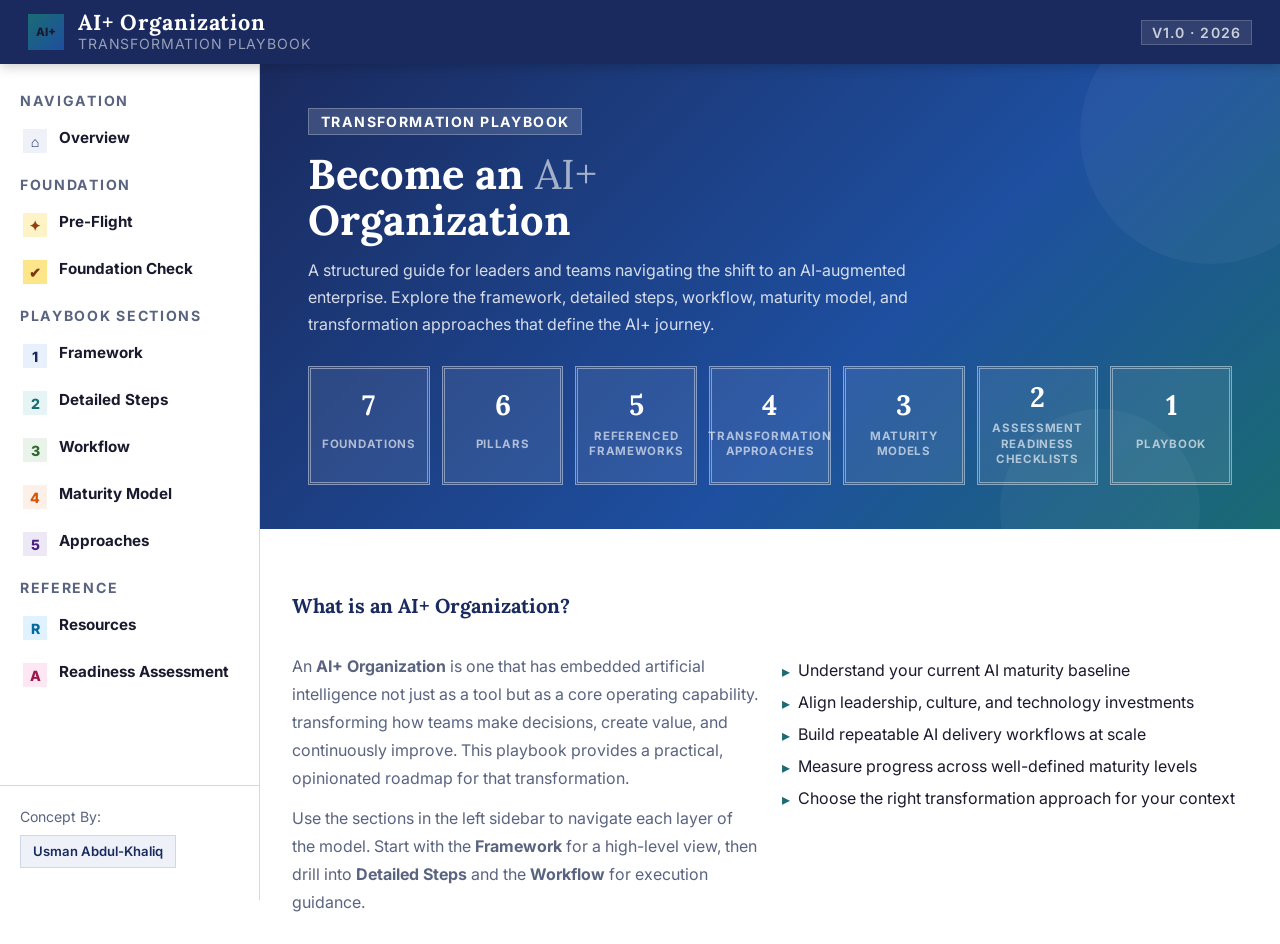
==== commit 8f1aa8aa: "Responsive Layout" ====
--- a/index.html
+++ b/index.html
@@ -1,150 +1,300 @@
-<!DOCTYPE html>
-<html lang="en">
-<head>
-<meta charset="UTF-8">
-<meta name="viewport" content="width=device-width, initial-scale=1.0">
-<title>AI+ Organization – Overview</title>
-<link rel="stylesheet" href="shared.css">
-<link rel="stylesheet" href="main.css">
-</head>
-<body class="index-page">
-
-<script src="layout-loader.js"></script>
-
-<div id="aipo-content">
-
-<!-- ── MAIN ───────────────────────────────────────────── -->
-<main>
-
-  <!-- HERO -->
-  <div class="hero">
-    <div class="hero-tag">Transformation Playbook</div>
-    <h1>Become an <em>AI+</em><br>Organization</h1>
-    <p>
-      A structured guide for leaders and teams navigating the shift to an AI-augmented enterprise.
-      Explore the framework, detailed steps, workflow, maturity model, and transformation approaches
-      that define the AI+ journey.
-    </p>
-    <div class="hero-stats">
-      <div class="stat"><div class="stat-n">7</div><div class="stat-l">Foundations</div></div>
-      <div class="stat"><div class="stat-n">6</div><div class="stat-l">Pillars</div></div>
-      <div class="stat"><div class="stat-n">5</div><div class="stat-l">Referenced<br>Frameworks</div></div>
-      <div class="stat"><div class="stat-n">4</div><div class="stat-l">Transformation<br>Approaches</div></div>
-      <div class="stat"><div class="stat-n">3</div><div class="stat-l">Maturity<br>Models</div></div>
-      <div class="stat"><div class="stat-n">2</div><div class="stat-l">Assessment Readiness<br>Checklists</div></div>
-      <div class="stat"><div class="stat-n">1</div><div class="stat-l">Playbook</div></div>
-    </div>
-  </div>
-
-  <!-- INTRO BLOCK -->
-  <div class="intro-block">
-    <h2>What is an AI+ Organization?</h2>
-    <div class="intro-col">
-      <p>
-        An <strong>AI+ Organization</strong> is one that has embedded artificial intelligence not just as a tool
-        but as a core operating capability. transforming how teams make decisions, create value, and
-        continuously improve. This playbook provides a practical, opinionated roadmap for that transformation.
-      </p>
-      <p style="margin-top:12px;">
-        Use the sections in the left sidebar to navigate each layer of the model. Start with the
-        <strong>Framework</strong> for a high-level view, then drill into <strong>Detailed Steps</strong> and
-        the <strong>Workflow</strong> for execution guidance.
-      </p>
-    </div>
-    <div class="intro-col">
-      <ul>
-        <li>Understand your current AI maturity baseline</li>
-        <li>Align leadership, culture, and technology investments</li>
-        <li>Build repeatable AI delivery workflows at scale</li>
-        <li>Measure progress across well-defined maturity levels</li>
-        <li>Choose the right transformation approach for your context</li>
-      </ul>
-    </div>
-  </div>
-
-  <!-- SECTION CARDS 
-  <div class="section-label">Explore the Playbook</div>
-  <div class="cards">
-
-    <a class="card card-pf" href="prerequisites.html">
-      <div class="card-top">
-        <div class="card-icon">✦</div>
-        <div>
-          <div class="card-num">Pre-Flight</div>
-          <h3>Foundation Prerequisites</h3>
-        </div>
-      </div>
-      <p>The 7 foundation domains your organization must establish before AI can have a transformational effect. Start here.</p>
-      <div class="card-arrow">Read prerequisites →</div>
-    </a>
-
-    <a class="card card-1" href="framework.html">
-      <div class="card-top">
-        <div class="card-icon">🧱</div>
-        <div>
-          <div class="card-num">Section 1</div>
-          <h3>AI+ Organization Framework</h3>
-        </div>
-      </div>
-      <p>The foundational model defining the pillars, principles, and structural elements of an AI-native organization.</p>
-      <div class="card-arrow">Open section →</div>
-    </a>
-
-    <a class="card card-2" href="details.html">
-      <div class="card-top">
-        <div class="card-icon">📋</div>
-        <div>
-          <div class="card-num">Section 2</div>
-          <h3>Detailed Steps</h3>
-        </div>
-      </div>
-      <p>A granular, actionable breakdown of each step in the AI+ transformation journey, with owners and outcomes.</p>
-      <div class="card-arrow">Open section →</div>
-    </a>
-
-    <a class="card card-3" href="workflow.html">
-      <div class="card-top">
-        <div class="card-icon">🔄</div>
-        <div>
-          <div class="card-num">Section 3</div>
-          <h3>Transformation Workflow</h3>
-        </div>
-      </div>
-      <p>End-to-end workflow diagrams illustrating how the transformation moves from strategy through execution to scale.</p>
-      <div class="card-arrow">Open section →</div>
-    </a>
-
-    <a class="card card-4" href="maturity.html">
-      <div class="card-top">
-        <div class="card-icon">📊</div>
-        <div>
-          <div class="card-num">Section 4</div>
-          <h3>Maturity Model</h3>
-        </div>
-      </div>
-      <p>Assess your organization across five progressive maturity levels and identify targeted improvement opportunities.</p>
-      <div class="card-arrow">Open section →</div>
-    </a>
-
-    <a class="card card-5" href="approaches.html">
-      <div class="card-top">
-        <div class="card-icon">🗺️</div>
-        <div>
-          <div class="card-num">Section 5</div>
-          <h3>Transformation Approaches</h3>
-        </div>
-      </div>
-      <p>Compare top-down, bottom-up, and hybrid transformation strategies to choose the right path for your organization.</p>
-      <div class="card-arrow">Open section →</div>
-    </a>
-
-  </div>
-  -->
-</main>
-
-</div>
-<script src="spa-nav.js"></script>
-
-</body>
-</html>
-
+<!DOCTYPE html>+
+<html lang="en">+
+<head>+
+<meta charset="UTF-8">+
+<meta name="viewport" content="width=device-width, initial-scale=1.0">+
+<title>AI+ Organization – Overview</title>+
+<link rel="stylesheet" href="shared.css">+
+<link rel="stylesheet" href="main.css">+
+</head>+
+<body class="index-page">+
++
+<script src="layout-loader.js"></script>+
++
+<div id="aipo-content">+
++
+<!-- ── MAIN ───────────────────────────────────────────── -->+
+<main>+
++
+  <!-- HERO -->+
+  <div class="hero">+
+    <div class="hero-tag">Transformation Playbook</div>+
+    <h1>Become an <em>AI+</em><br>Organization</h1>+
+    <p>+
+      A structured guide for leaders and teams navigating the shift to an AI-augmented enterprise.+
+      Explore the framework, detailed steps, workflow, maturity model, and transformation approaches+
+      that define the AI+ journey.+
+    </p>+
+    <div class="hero-stats">+
+      <div class="stat"><div class="stat-n">7</div><div class="stat-l">Foundations</div></div>+
+      <div class="stat"><div class="stat-n">6</div><div class="stat-l">Pillars</div></div>+
+      <div class="stat"><div class="stat-n">5</div><div class="stat-l">Referenced<br>Frameworks</div></div>+
+      <div class="stat"><div class="stat-n">4</div><div class="stat-l">Transformation<br>Approaches</div></div>+
+      <div class="stat"><div class="stat-n">3</div><div class="stat-l">Maturity<br>Models</div></div>+
+      <div class="stat"><div class="stat-n">2</div><div class="stat-l">Assessment Readiness<br>Checklists</div></div>+
+      <div class="stat"><div class="stat-n">1</div><div class="stat-l">Playbook</div></div>+
+    </div>+
+  </div>+
++
+  <!-- INTRO BLOCK -->+
+  <div class="intro-block">+
+    <h2>What is an AI+ Organization?</h2>+
+    <div class="intro-col">+
+      <p>+
+        An <strong>AI+ Organization</strong> is one that has embedded artificial intelligence not just as a tool+
+        but as a core operating capability. transforming how teams make decisions, create value, and+
+        continuously improve. This playbook provides a practical, opinionated roadmap for that transformation.+
+      </p>+
+      <p style="margin-top:12px;">+
+        Use the sections in the left sidebar to navigate each layer of the model. Start with the+
+        <strong>Framework</strong> for a high-level view, then drill into <strong>Detailed Steps</strong> and+
+        the <strong>Workflow</strong> for execution guidance.+
+      </p>+
+    </div>+
+    <div class="intro-col">+
+      <ul>+
+        <li>Understand your current AI maturity baseline</li>+
+        <li>Align leadership, culture, and technology investments</li>+
+        <li>Build repeatable AI delivery workflows at scale</li>+
+        <li>Measure progress across well-defined maturity levels</li>+
+        <li>Choose the right transformation approach for your context</li>+
+      </ul>+
+    </div>+
+  </div>+
++
+  <!-- SECTION CARDS +
+  <div class="section-label">Explore the Playbook</div>+
+  <div class="cards">+
++
+    <a class="card card-pf" href="prerequisites.html">+
+      <div class="card-top">+
+        <div class="card-icon">✦</div>+
+        <div>+
+          <div class="card-num">Pre-Flight</div>+
+          <h3>Foundation Prerequisites</h3>+
+        </div>+
+      </div>+
+      <p>The 7 foundation domains your organization must establish before AI can have a transformational effect. Start here.</p>+
+      <div class="card-arrow">Read prerequisites →</div>+
+    </a>+
++
+    <a class="card card-1" href="framework.html">+
+      <div class="card-top">+
+        <div class="card-icon">🧱</div>+
+        <div>+
+          <div class="card-num">Section 1</div>+
+          <h3>AI+ Organization Framework</h3>+
+        </div>+
+      </div>+
+      <p>The foundational model defining the pillars, principles, and structural elements of an AI-native organization.</p>+
+      <div class="card-arrow">Open section →</div>+
+    </a>+
++
+    <a class="card card-2" href="details.html">+
+      <div class="card-top">+
+        <div class="card-icon">📋</div>+
+        <div>+
+          <div class="card-num">Section 2</div>+
+          <h3>Detailed Steps</h3>+
+        </div>+
+      </div>+
+      <p>A granular, actionable breakdown of each step in the AI+ transformation journey, with owners and outcomes.</p>+
+      <div class="card-arrow">Open section →</div>+
+    </a>+
++
+    <a class="card card-3" href="workflow.html">+
+      <div class="card-top">+
+        <div class="card-icon">🔄</div>+
+        <div>+
+          <div class="card-num">Section 3</div>+
+          <h3>Transformation Workflow</h3>+
+        </div>+
+      </div>+
+      <p>End-to-end workflow diagrams illustrating how the transformation moves from strategy through execution to scale.</p>+
+      <div class="card-arrow">Open section →</div>+
+    </a>+
++
+    <a class="card card-4" href="maturity.html">+
+      <div class="card-top">+
+        <div class="card-icon">📊</div>+
+        <div>+
+          <div class="card-num">Section 4</div>+
+          <h3>Maturity Model</h3>+
+        </div>+
+      </div>+
+      <p>Assess your organization across five progressive maturity levels and identify targeted improvement opportunities.</p>+
+      <div class="card-arrow">Open section →</div>+
+    </a>+
++
+    <a class="card card-5" href="approaches.html">+
+      <div class="card-top">+
+        <div class="card-icon">🗺️</div>+
+        <div>+
+          <div class="card-num">Section 5</div>+
+          <h3>Transformation Approaches</h3>+
+        </div>+
+      </div>+
+      <p>Compare top-down, bottom-up, and hybrid transformation strategies to choose the right path for your organization.</p>+
+      <div class="card-arrow">Open section →</div>+
+    </a>+
++
+  </div>+
+  -->+
+</main>+
++
+</div>+
+<script src="spa-nav.js"></script>+
++
+</body>+
+</html>+
++
--- a/shared.css
+++ b/shared.css
@@ -118,14 +118,8 @@
     color: var(--blue-mid);
   }
   .view-toggle-btn {
-    display: flex; align-items: center; gap: 6px;
-    background: rgba(255,255,255,.1); border: 1px solid rgba(255,255,255,.22);
-    color: rgba(255,255,255,.85); font-size: 0.88rem; font-weight: 600;
-    letter-spacing: .06em; text-transform: uppercase;
-    padding: 5px 12px; border-radius: 20px;
-    cursor: pointer; transition: background .15s; white-space: nowrap; margin-left: 10px;
-  }
-  .view-toggle-btn:hover { background: rgba(255,255,255,.18); border-color: rgba(255,255,255,.4); }
+    display: none !important;
+  }
 
   /* ── VIEW SWITCHER ───────────────────────────────────── */
   .view-switcher {
@@ -188,10 +182,18 @@
   padding-left: 20px !important;
 }
 
+@media (max-width: 900px) {
+  body.view-clean {
+    padding-left: 0 !important;
+    padding-right: 0 !important;
+    padding-top: calc(var(--header-h) + var(--aipo-top-nav-h, 56px)) !important;
+  }
+}
+
 /* ── PRINT BASE ─────────────────────────────────────── */
 @media print {
   body { padding: 0; background: white; }
-  .site-header, .site-sidebar, .view-toggle-btn, .view-switcher { display: none !important; }
+  .site-header, .site-sidebar, .site-nav-mobile, .page-section-jump, .assess-nav-steps, .view-switcher { display: none !important; }
   .page { max-width: none !important; }
 }
 /* ── FRAMEWORK ALIGNMENT COMPONENTS ───────────────── */
--- a/main.css
+++ b/main.css
@@ -588,34 +588,9 @@
   margin-top: 1px;
 }
 
-/* ── VIEW TOGGLE ──────────────────────────────────────── */
+/* ── VIEW TOGGLE (hidden — layout uses stored preference only) ─── */
 .view-toggle-btn {
-  display: flex;
-  align-items: center;
-  gap: 6px;
-  background: rgba(255, 255, 255, 0.1);
-  border: 1px solid rgba(255, 255, 255, 0.22);
-  color: rgba(255, 255, 255, 0.85);
-  font-family: "Inter", sans-serif;
-  font-size: 0.88rem;
-  font-weight: 600;
-  letter-spacing: 0.06em;
-  text-transform: uppercase;
-  padding: 5px 12px;
-  border-radius: 20px;
-  cursor: pointer;
-  transition:
-    background 0.15s,
-    border-color 0.15s;
-  white-space: nowrap;
-  margin-left: 10px;
-}
-.view-toggle-btn:hover {
-  background: rgba(255, 255, 255, 0.18);
-  border-color: rgba(255, 255, 255, 0.4);
-}
-.view-toggle-btn svg {
-  flex-shrink: 0;
+  display: none !important;
 }
 
 /* boxed (default): shell padding matches index — one inset for #aipo-content */
@@ -655,16 +630,6 @@
 }
 
 @media (max-width: 760px) {
-  .intro-block {
-    grid-template-columns: 1fr;
-  }
-  body {
-    padding-top: var(--header-h);
-    padding-left: 0;
-  }
-  aside, .site-sidebar {
-    transform: translateX(-100%);
-  }
   .cards {
     grid-template-columns: 1fr;
   }
@@ -711,21 +676,40 @@
   text-transform: uppercase;
 }
 
-.approach-grid {
+/* ── APPROACHES: matrix (desktop grid, mobile stacks by dimension) ── */
+.approach-matrix {
+  border-bottom: 2px solid var(--border);
+}
+.am-head-row,
+.am-row {
   display: grid;
   grid-template-columns: 120px repeat(4, minmax(0, 1fr));
-  border-bottom: 2px solid var(--border);
-}
-
-.approach-cell {
+}
+.am-head-row > *,
+.am-row > * {
   border-right: 1px solid var(--border);
   border-bottom: 1px solid var(--border);
 }
-.approach-grid .approach-cell:nth-child(5n) {
+.am-head-row > *:nth-child(5n),
+.am-row > *:nth-child(5n) {
   border-right: none;
 }
-.approach-grid .approach-cell:nth-last-child(-n + 5) {
-  border-bottom: none;
+.am-corner {
+  display: flex;
+  align-items: center;
+  justify-content: center;
+}
+.am-val {
+  padding: 10px 12px;
+  font-size: 0.88rem;
+  color: #333;
+  line-height: 1.45;
+}
+.am-ph {
+  display: none;
+}
+.am-body {
+  display: block;
 }
 
 .approach-head {
@@ -740,7 +724,8 @@
   align-items: center;
   justify-content: center;
   gap: 8px;
-  white-space: nowrap;
+  white-space: normal;
+  overflow-wrap: anywhere;
 }
 
 .label-head {
@@ -3003,14 +2988,24 @@
 
 .card-header {
   display: flex;
-  align-items: center;
+  flex-wrap: nowrap;
+  align-items: flex-start;
   gap: 12px;
   padding: 14px 18px;
   color: white;
   border-bottom: 2px solid rgba(255, 255, 255, 0.3);
 }
 
-.card-num {
+.card-header > div:nth-child(2) {
+  min-width: 0;
+  flex: 1;
+}
+
+.card-header .fw-badges {
+  flex-shrink: 0;
+  flex-wrap: wrap;
+  max-width: 100%;
+}
   font-family: "Lora", serif;
   font-size: 2.2rem;
   font-weight: 800;
@@ -3245,7 +3240,6 @@
 
 /* Step controls sit below the page title; full-width strip (no floating card) */
 body.workflow-page .page > .step-controls,
-body.maturity-page .page > .step-controls,
 body.details-page #aipo-content > .page-header + .step-controls {
   border-radius: 0;
   box-shadow: none;
@@ -3805,8 +3799,9 @@
   background: #f0f5fa;
   padding: 7px 16px;
   display: flex;
+  flex-wrap: wrap;
   align-items: center;
-  gap: 12px;
+  gap: 10px 12px;
   border-bottom: 1px solid var(--border);
   font-size: 0.88rem;
 }
@@ -3819,6 +3814,7 @@
   flex-shrink: 0;
 }
 .fw-align-row .fw-badge {
+  flex: 0 0 auto;
   font-size: 0.88rem;
   font-weight: 700;
   padding: 2px 9px;
@@ -4036,6 +4032,20 @@
   color: #2a0f50;
 }
 
+/* Shown only on narrow screens — dimension × level stacks readably */
+.mat-cap {
+  display: none;
+}
+.mat-cap--1 {
+  color: var(--navy);
+}
+.mat-cap--2 {
+  color: #1a6b73;
+}
+.mat-cap--3 {
+  color: var(--purple);
+}
+
 /* Progression row */
 .progression-row {
   background: #f0f5fa;
@@ -4233,17 +4243,17 @@
 .why-strip {
   background: white;
   border: 1px solid var(--border);
-  display: grid;
-  grid-template-columns: 1fr 1fr 1fr;
+  display: flex;
+  flex-direction: column;
   border-bottom: 2px solid var(--border);
   margin-top: 0;
 }
 .why-item {
   padding: 20px 22px;
-  border-right: 1px solid var(--border);
+  border-bottom: 1px solid var(--border);
 }
 .why-item:last-child {
-  border-right: none;
+  border-bottom: none;
 }
 .why-icon {
   font-size: 1.6rem;
@@ -4917,21 +4927,22 @@
 }
 
 body.prereq-page.view-clean .why-strip {
-  display: grid !important;
-  grid-template-columns: 1fr 1fr 1fr !important;
+  display: flex !important;
+  flex-direction: column !important;
+  grid-template-columns: unset !important;
   border: 1px solid var(--border) !important;
   border-bottom: 2px solid var(--border) !important;
   margin-top: 0 !important;
 }
 
 body.prereq-page.view-clean .why-item {
-  border-right: 1px solid var(--border) !important;
+  border-right: none !important;
+  border-bottom: 1px solid var(--border) !important;
+  padding: 20px 22px !important;
+}
+
+body.prereq-page.view-clean .why-item:last-child {
   border-bottom: none !important;
-  padding: 20px 22px !important;
-}
-
-body.prereq-page.view-clean .why-item:last-child {
-  border-right: none !important;
 }
 
 body.prereq-page.view-clean .sec-divider {
@@ -6324,3 +6335,703 @@
   flex: 1.5;
 }
 
+/* Mobile / narrow: top menu is a <select> in .site-nav-mobile (hidden on desktop) */
+.site-nav-mobile {
+  display: none;
+}
+
+/* Readiness assessment: single horizontal step row */
+.assess-nav-steps {
+  display: flex;
+  align-items: stretch;
+  gap: 10px;
+  margin: 0 0 14px;
+  flex-wrap: nowrap;
+}
+
+.assess-nav-steps .assess-nav-label {
+  flex-shrink: 0;
+  align-self: center;
+  font-size: 0.72rem;
+  font-weight: 800;
+  letter-spacing: 0.1em;
+  text-transform: uppercase;
+  color: var(--muted);
+}
+
+.assess-nav-steps .assess-nav-scroll {
+  display: flex;
+  flex: 1;
+  min-width: 0;
+  gap: 8px;
+  overflow-x: auto;
+  -webkit-overflow-scrolling: touch;
+  padding-bottom: 4px;
+  scrollbar-width: thin;
+}
+
+.assess-nav-steps .assess-nav-scroll a {
+  flex: 0 0 auto;
+  padding: 10px 14px;
+  font-size: 0.82rem;
+  font-weight: 700;
+  line-height: 1.2;
+  text-decoration: none;
+  color: var(--navy);
+  background: #eef2f8;
+  border: 1px solid var(--border);
+  border-radius: 999px;
+  white-space: nowrap;
+}
+
+.assess-nav-steps .assess-nav-scroll a:hover {
+  background: #e2e9f5;
+  border-color: var(--blue-mid);
+}
+
+/* In-page section jump */
+.page-section-jump {
+  display: flex;
+  align-items: center;
+  gap: 10px;
+  padding: 10px 16px;
+  margin: 0 0 14px;
+  background: #eef2f8;
+  border: 1px solid var(--border);
+  border-radius: 8px;
+  box-sizing: border-box;
+}
+
+.page-section-jump-label {
+  flex-shrink: 0;
+  font-size: 0.72rem;
+  font-weight: 800;
+  letter-spacing: 0.1em;
+  text-transform: uppercase;
+  color: var(--muted);
+}
+
+.page-section-jump-select {
+  flex: 1;
+  min-width: 0;
+  font-family: "Inter", sans-serif;
+  font-size: 16px;
+  font-weight: 600;
+  padding: 8px 10px;
+  border: 1px solid var(--border);
+  border-radius: 6px;
+  background: #fff;
+  color: var(--navy);
+}
+
+/* ═══ Responsive: ≤900px — top dropdown menu, vertical stacks, compact step UI ═══ */
+@media (max-width: 900px) {
+  :root {
+    --aipo-top-nav-h: 50px;
+  }
+
+  body {
+    padding-left: 0 !important;
+    padding-top: calc(var(--header-h) + var(--aipo-top-nav-h)) !important;
+  }
+
+  .site-header,
+  header.site-header {
+    padding: 0 12px 0 16px;
+    gap: 10px;
+  }
+
+  .sh-title {
+    font-size: 1.05rem;
+    overflow: hidden;
+    text-overflow: ellipsis;
+    white-space: nowrap;
+  }
+
+  .site-header > div:nth-child(2) {
+    min-width: 0;
+    flex: 1;
+  }
+
+  .sh-badge {
+    display: none;
+  }
+
+  .site-nav-mobile {
+    display: flex;
+    align-items: center;
+    gap: 10px;
+    position: fixed;
+    top: var(--header-h);
+    left: 0;
+    right: 0;
+    z-index: 99;
+    padding: 6px 12px 8px;
+    background: #fff;
+    border-bottom: 1px solid var(--border);
+    box-shadow: 0 2px 10px rgba(0, 0, 0, 0.07);
+    box-sizing: border-box;
+  }
+
+  .site-nav-mobile-label {
+    flex-shrink: 0;
+    font-size: 0.72rem;
+    font-weight: 800;
+    letter-spacing: 0.1em;
+    text-transform: uppercase;
+    color: var(--muted);
+  }
+
+  .site-nav-mobile-select {
+    flex: 1;
+    min-width: 0;
+    max-width: 100%;
+    font-family: "Inter", sans-serif;
+    font-size: 16px;
+    font-weight: 600;
+    color: var(--navy);
+    padding: 8px 10px;
+    border: 1px solid var(--border);
+    border-radius: 8px;
+    background: #f7f9fc;
+    cursor: pointer;
+    appearance: auto;
+  }
+
+  .page-section-jump {
+    position: sticky;
+    top: calc(var(--header-h) + var(--aipo-top-nav-h, 0px));
+    z-index: 24;
+    margin-bottom: 12px;
+    box-shadow: 0 2px 8px rgba(0, 0, 0, 0.06);
+  }
+
+  body.prereq-page .domain[id],
+  body.checklist-page .cl-section[id],
+  body.framework-page .section[id],
+  body.details-page .page > .card[id],
+  body.workflow-page .workflow-grid .col[id],
+  body.maturity-page #mat-compare,
+  body.maturity-page #mat-takeaway,
+  body.approaches-page #app-compare,
+  body.approaches-page #app-together {
+    scroll-margin-top: calc(var(--header-h) + var(--aipo-top-nav-h) + 52px);
+  }
+
+  body.assessment-page .sc[id] {
+    scroll-margin-top: calc(var(--header-h) + var(--aipo-top-nav-h) + 88px);
+  }
+
+  aside.site-sidebar {
+    display: none !important;
+  }
+
+  body.view-boxed #aipo-content,
+  body.view-full #aipo-content {
+    padding: 12px 12px 36px;
+  }
+
+  body.details-page .card-header {
+    flex-wrap: wrap;
+    align-items: flex-start;
+    padding-left: 12px;
+    padding-right: 12px;
+  }
+
+  body.details-page .card-header .fw-badges {
+    flex-basis: 100%;
+    max-width: 100%;
+    justify-content: flex-start;
+  }
+
+  body.framework-page .section {
+    grid-template-columns: 1fr;
+  }
+
+  body.framework-page .section-label {
+    padding: 16px 14px 12px;
+  }
+
+  body.framework-page .page-section-jump {
+    margin-bottom: 16px;
+  }
+
+  body.framework-page .fw-align-row {
+    align-items: flex-start;
+  }
+
+  body.framework-page .fw-align-label {
+    white-space: normal;
+    flex: 1 1 100%;
+  }
+
+  .page-header h1,
+  .page-title {
+    font-size: 1.2rem !important;
+  }
+
+  body.details-page .page {
+    grid-template-columns: 1fr;
+    row-gap: 16px;
+  }
+
+  .step-controls {
+    flex-direction: column;
+    align-items: stretch;
+    gap: 10px;
+    padding: 12px 12px;
+  }
+
+  body.details-page .step-controls .sc-modes,
+  body.workflow-page .step-controls .sc-modes {
+    display: none !important;
+  }
+
+  .sc-nav,
+  .sc-dots {
+    justify-content: center;
+  }
+
+  .intro-block {
+    display: flex;
+    flex-direction: column;
+    flex-wrap: nowrap;
+    align-items: stretch;
+    gap: 16px;
+    padding: 18px 16px;
+    overflow-x: visible;
+  }
+
+  .intro-block h2 {
+    flex: none;
+    width: 100%;
+    min-width: 0;
+  }
+
+  .intro-col {
+    flex: none;
+    width: 100%;
+    max-width: none;
+  }
+
+  .two-col {
+    display: flex;
+    flex-direction: column;
+    gap: 12px;
+    padding: 12px 16px;
+    border-bottom: 1px solid var(--border);
+    overflow-x: visible;
+  }
+
+  .two-col .col-block {
+    flex: none;
+    width: 100%;
+    max-width: none;
+    padding: 10px 0;
+    border: none;
+    border-radius: 0;
+    background: transparent;
+    box-sizing: border-box;
+  }
+
+  .two-col .col-block:first-child {
+    border-right: none;
+    padding-bottom: 4px;
+    border-bottom: 1px solid var(--border);
+  }
+
+  .card .item-table {
+    display: flex;
+    flex-direction: column;
+    gap: 0;
+    padding: 0 12px 12px;
+    overflow-x: visible;
+  }
+
+  .card .item-row {
+    flex: none;
+    width: 100%;
+    max-width: none;
+    display: grid;
+    grid-template-columns: 1fr;
+    border: none;
+    border-bottom: 1px solid #eef0f5;
+    border-radius: 0;
+    padding: 10px 0;
+    gap: 6px;
+  }
+
+  .card .item-row:last-child {
+    border-bottom: none;
+  }
+
+  .card .item-row .item-key {
+    padding: 0 0 4px;
+    border-right: none !important;
+  }
+
+  .card .item-row .item-val {
+    padding: 0;
+  }
+
+  body.framework-page .section-content {
+    display: block;
+    overflow-x: visible;
+    padding: 0;
+  }
+
+  body.framework-page .section-content > .section-desc,
+  body.framework-page .section-content > .fw-align-row {
+    width: 100%;
+    box-sizing: border-box;
+    padding-left: 16px;
+    padding-right: 16px;
+  }
+
+  body.framework-page .section-content > .item-row {
+    display: grid;
+    grid-template-columns: 1fr;
+    width: 100%;
+    border: none;
+    border-bottom: 1px solid var(--border);
+    border-radius: 0;
+    margin: 0;
+    box-sizing: border-box;
+  }
+
+  body.framework-page .section-content > .item-row:last-child {
+    border-bottom: none;
+  }
+
+  body.framework-page .section-content .item-key {
+    border-right: none;
+    border-bottom: 1px solid var(--border);
+    width: 100%;
+  }
+
+  body.framework-page .section-content .item-val {
+    width: 100%;
+  }
+
+  body.prereq-page .d-body {
+    display: block;
+    overflow-x: visible;
+    padding: 0;
+    border-top: 1px solid var(--border);
+  }
+
+  body.prereq-page .d-row {
+    display: grid;
+    grid-template-columns: 1fr;
+    width: 100%;
+    border: none;
+    border-radius: 0;
+    border-bottom: 1px solid #f0f3f8;
+    margin: 0;
+  }
+
+  body.prereq-page .d-row:last-child {
+    border-bottom: none;
+  }
+
+  body.prereq-page .d-row-key {
+    border-right: none;
+    border-bottom: 1px solid rgba(0, 0, 0, 0.06);
+    width: 100%;
+    box-sizing: border-box;
+  }
+
+  body.prereq-page .d-row-val {
+    width: 100%;
+    flex: unset;
+  }
+
+  .why-strip {
+    display: flex;
+    flex-direction: column;
+    flex-wrap: nowrap;
+    grid-template-columns: unset;
+    overflow-x: visible;
+    gap: 0;
+    padding: 0;
+  }
+
+  .why-item {
+    flex: none;
+    width: 100%;
+    border-right: none;
+    border-bottom: 1px solid var(--border);
+    box-sizing: border-box;
+  }
+
+  .why-item:last-child {
+    border-bottom: none;
+  }
+
+  body.prereq-page .matrix-wrap,
+  body.checklist-page .matrix-wrap {
+    overflow-x: auto;
+    -webkit-overflow-scrolling: touch;
+  }
+
+  body.checklist-page .cl-wrap {
+    display: block;
+  }
+
+  body.checklist-page .cl-bar-wrap {
+    width: 100%;
+  }
+
+  body.checklist-page .cl-section {
+    display: grid;
+    grid-template-columns: 1fr;
+    width: 100%;
+    max-width: none;
+    border: none;
+    border-bottom: 1px solid var(--border);
+    border-radius: 0;
+    overflow: visible;
+    margin: 0;
+    box-sizing: border-box;
+  }
+
+  body.checklist-page .cl-section:last-child {
+    border-bottom: none;
+  }
+
+  body.checklist-page .cl-items {
+    border-left: none;
+    border-top: 1px solid var(--border);
+  }
+
+  body.approaches-page .approach-matrix .am-head-row {
+    display: none;
+  }
+
+  body.approaches-page .am-row {
+    display: flex;
+    flex-direction: column;
+    margin-bottom: 16px;
+    border: 1px solid var(--border);
+    border-radius: 12px;
+    overflow: hidden;
+    background: #fff;
+  }
+
+  body.approaches-page .am-row > * {
+    border-right: none !important;
+  }
+
+  body.approaches-page .am-dim {
+    display: block;
+    padding: 12px 14px;
+    text-align: left;
+    justify-content: flex-start;
+    align-items: stretch;
+    border-bottom: 1px solid var(--border);
+    background: #f7f9fc;
+    font-size: 0.9rem;
+    line-height: 1.35;
+  }
+
+  body.approaches-page .am-val {
+    border-bottom: 1px solid #eef0f5;
+    padding: 12px 14px;
+  }
+
+  body.approaches-page .am-row .am-val:last-child {
+    border-bottom: none;
+  }
+
+  body.approaches-page .am-ph {
+    display: block;
+    font-size: 0.78rem;
+    font-weight: 800;
+    letter-spacing: 0.05em;
+    margin-bottom: 8px;
+  }
+
+  body.approaches-page .approach-ph-a1 {
+    color: var(--navy);
+  }
+
+  body.approaches-page .approach-ph-a2 {
+    color: var(--teal);
+  }
+
+  body.approaches-page .approach-ph-a3 {
+    color: var(--purple);
+  }
+
+  body.approaches-page .approach-ph-a4 {
+    color: #1e6b5f;
+  }
+
+  body.approaches-page .page {
+    overflow-x: visible;
+  }
+
+  .bottom-section {
+    display: flex;
+    flex-direction: column;
+    overflow-x: visible;
+  }
+
+  .bottom-block {
+    flex: none;
+    width: 100%;
+    border-right: none;
+    border-bottom: 1px solid var(--border);
+    box-sizing: border-box;
+  }
+
+  .bottom-block:last-child {
+    border-right: none;
+    border-bottom: none;
+  }
+
+  .flow-items {
+    flex-wrap: wrap;
+    justify-content: center;
+    row-gap: 16px;
+    column-gap: 8px;
+    overflow-x: visible;
+    min-width: 0;
+  }
+
+  .flow-arrow {
+    flex-shrink: 0;
+  }
+
+  body.assessment-page .prog-wrap {
+    top: calc(var(--header-h) + var(--aipo-top-nav-h) + 8px);
+  }
+
+  .fw-cycle {
+    overflow-x: auto;
+    flex-wrap: nowrap;
+  }
+
+  body.resources-page .resource-links-table {
+    display: block;
+    width: 100%;
+    overflow-x: auto;
+    -webkit-overflow-scrolling: touch;
+  }
+
+  body.maturity-page .maturity-table,
+  body.maturity-page .maturity-table thead,
+  body.maturity-page .maturity-table tbody,
+  body.maturity-page .maturity-table tr,
+  body.maturity-page .maturity-table th,
+  body.maturity-page .maturity-table td {
+    display: block;
+    width: 100%;
+    box-sizing: border-box;
+  }
+
+  body.maturity-page .maturity-table thead {
+    display: none;
+  }
+
+  body.maturity-page .maturity-table tbody tr {
+    margin-bottom: 16px;
+    border: 1px solid #c8d4e4;
+    border-radius: 10px;
+    overflow: hidden;
+    background: #fff;
+  }
+
+  body.maturity-page .maturity-table td.row-label {
+    background: #f0f5fa;
+    padding: 12px 14px;
+    border-bottom: 1px solid #d0d8e8;
+    font-size: 0.9rem;
+    line-height: 1.35;
+  }
+
+  body.maturity-page .mat-cap {
+    display: block;
+    font-size: 0.78rem;
+    font-weight: 800;
+    letter-spacing: 0.04em;
+    margin-bottom: 8px;
+  }
+
+  body.maturity-page .maturity-table td.l1,
+  body.maturity-page .maturity-table td.l2,
+  body.maturity-page .maturity-table td.l3 {
+    padding: 12px 14px;
+    border-top: 1px solid #eef0f5;
+    font-size: 0.9rem;
+    line-height: 1.55;
+  }
+
+  .progression-items {
+    flex-wrap: wrap;
+    justify-content: center;
+    row-gap: 12px;
+    column-gap: 4px;
+    padding: 12px 10px;
+    overflow-x: auto;
+    -webkit-overflow-scrolling: touch;
+  }
+
+  .progression-items .prog-arrow {
+    flex: 0 0 auto;
+    align-self: center;
+  }
+
+  body.assessment-page .assess-nav-steps {
+    position: sticky;
+    top: calc(var(--header-h) + var(--aipo-top-nav-h, 0px));
+    z-index: 22;
+    padding-bottom: 10px;
+    margin-bottom: 12px;
+    background: linear-gradient(to bottom, var(--bg) 70%, transparent);
+  }
+
+  body.assessment-page .page-main {
+    padding-left: 12px;
+    padding-right: 12px;
+    box-sizing: border-box;
+  }
+
+  body.assessment-page .sc-head {
+    flex-direction: column;
+    align-items: flex-start;
+    gap: 10px;
+  }
+
+  body.assessment-page .sc-badge {
+    align-self: flex-start;
+  }
+
+  body.view-clean:not(.checklist-page):not(.prereq-page) .banner,
+  body.view-clean:not(.checklist-page):not(.prereq-page) .sec-divider,
+  body.view-clean:not(.checklist-page):not(.prereq-page) .domain,
+  body.view-clean:not(.checklist-page):not(.prereq-page) .matrix-wrap,
+  body.view-clean:not(.checklist-page):not(.prereq-page) .cl-wrap,
+  body.view-clean:not(.checklist-page):not(.prereq-page) .readiness-bar,
+  body.view-clean:not(.checklist-page):not(.prereq-page) .why-strip {
+    padding-left: 14px !important;
+    padding-right: 14px !important;
+  }
+
+  body.view-clean:not(.checklist-page):not(.prereq-page) .matrix-header,
+  body.view-clean:not(.checklist-page):not(.prereq-page) .dep-legend,
+  body.view-clean:not(.checklist-page):not(.prereq-page) .cl-section-header,
+  body.view-clean:not(.checklist-page):not(.prereq-page) .cl-items {
+    padding-left: 12px !important;
+  }
+
+  body.prereq-page.view-clean .d-row {
+    grid-template-columns: 1fr !important;
+  }
+
+  body.prereq-page.view-clean .d-row-key {
+    border-right: none !important;
+    border-bottom: 1px solid rgba(0, 0, 0, 0.08) !important;
+  }
+}
+
